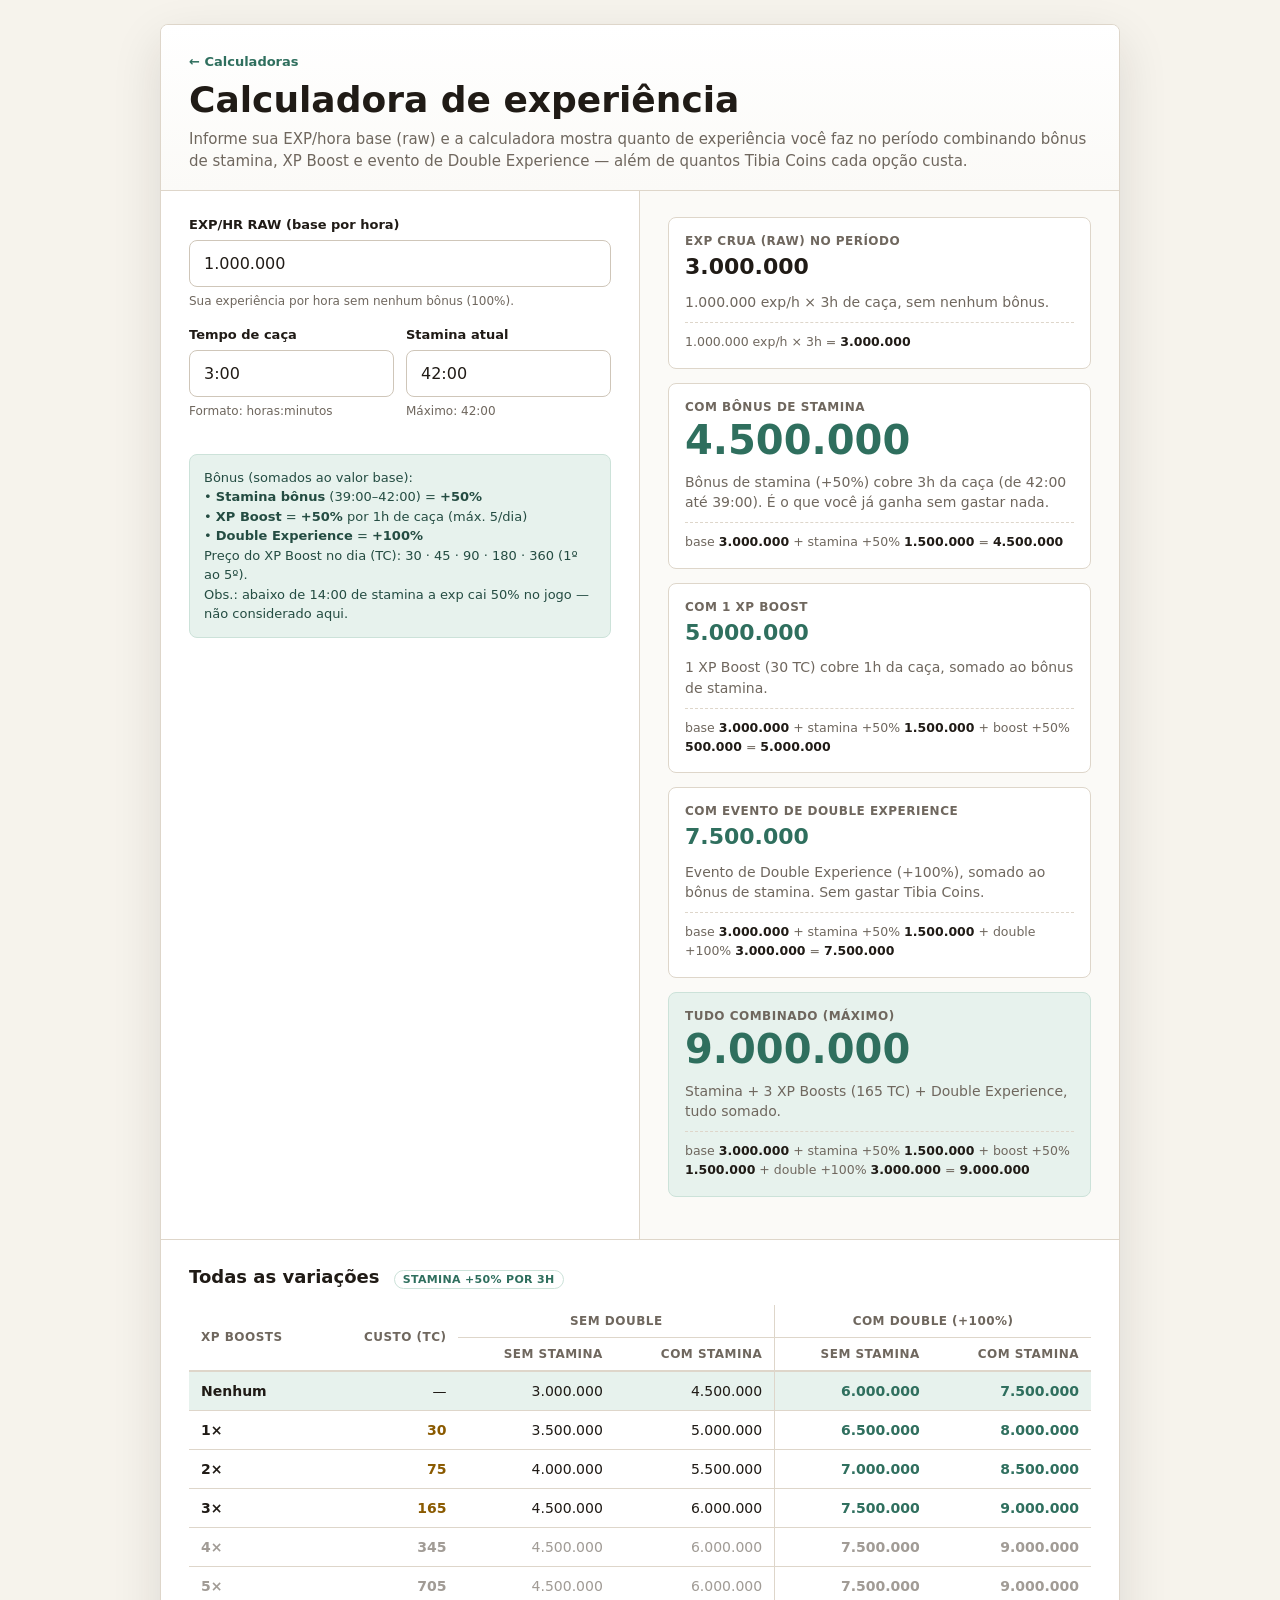
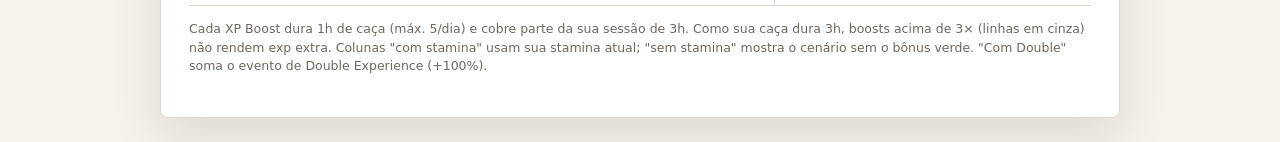
==== calculadora-experiencia.html @ 84de0e2b "Add files via upload" ====
<!doctype html>
<html lang="pt-BR">
<head>
  <meta charset="utf-8" />
  <meta name="viewport" content="width=device-width, initial-scale=1" />
  <title>Calculadora de Experiência - Tibia</title>
  <style>
    :root {
      color-scheme: light;
      --bg: #f6f3ec;
      --panel: #ffffff;
      --ink: #201b16;
      --muted: #6f675e;
      --line: #ded6ca;
      --accent: #2f6f5e;
      --accent-2: #e7f2ed;
      --danger: #a23b35;
      --warn: #8a5a00;
      --shadow: 0 18px 50px rgba(32, 27, 22, 0.12);
    }

    * { box-sizing: border-box; }

    body {
      margin: 0;
      min-height: 100vh;
      font-family: Inter, ui-sans-serif, system-ui, -apple-system, BlinkMacSystemFont, "Segoe UI", sans-serif;
      background: var(--bg);
      color: var(--ink);
      display: grid;
      place-items: center;
      padding: 24px;
    }

    main {
      width: min(960px, 100%);
      background: var(--panel);
      border: 1px solid var(--line);
      border-radius: 8px;
      box-shadow: var(--shadow);
      overflow: hidden;
    }

    header {
      padding: 26px 28px 18px;
      border-bottom: 1px solid var(--line);
      background: linear-gradient(180deg, #fff, #fbfaf7);
    }

    h1 {
      margin: 0;
      font-size: clamp(24px, 4vw, 36px);
      line-height: 1.05;
      letter-spacing: 0;
    }

    h2 {
      margin: 0 0 16px;
      font-size: 18px;
      font-weight: 850;
    }

    .subtitle {
      margin: 10px 0 0;
      color: var(--muted);
      font-size: 15px;
      line-height: 1.45;
    }

    .content {
      display: grid;
      grid-template-columns: 1fr 1fr;
    }

    .form {
      padding: 26px 28px 28px;
      border-right: 1px solid var(--line);
    }

    .results {
      padding: 26px 28px 28px;
      background: #fbfaf7;
    }

    label {
      display: block;
      font-size: 13px;
      font-weight: 700;
      margin-bottom: 8px;
    }

    .field { margin-bottom: 18px; }

    input {
      width: 100%;
      border: 1px solid #cfc6b9;
      background: #fff;
      color: var(--ink);
      border-radius: 8px;
      padding: 13px 14px;
      font: inherit;
      outline: none;
    }

    input:focus {
      border-color: var(--accent);
      box-shadow: 0 0 0 3px rgba(47, 111, 94, 0.16);
    }

    .hint {
      margin-top: 6px;
      color: var(--muted);
      font-size: 12px;
      line-height: 1.35;
    }

    button {
      width: 100%;
      border: 0;
      border-radius: 8px;
      background: var(--accent);
      color: #fff;
      font-weight: 800;
      font-size: 15px;
      padding: 14px 16px;
      cursor: pointer;
    }

    button:hover { filter: brightness(0.95); }

    .card {
      border: 1px solid var(--line);
      background: #fff;
      border-radius: 8px;
      padding: 16px;
      margin-bottom: 14px;
    }

    .card.feature {
      border-color: #cce2d9;
      background: var(--accent-2);
    }

    .label {
      color: var(--muted);
      font-size: 12px;
      font-weight: 800;
      text-transform: uppercase;
      letter-spacing: 0.04em;
      margin-bottom: 6px;
    }

    .big {
      font-size: clamp(28px, 4.5vw, 40px);
      font-weight: 900;
      line-height: 1;
      letter-spacing: 0;
    }

    .medium {
      font-size: 22px;
      font-weight: 850;
      line-height: 1.15;
    }

    .ok { color: var(--accent); }
    .bad { color: var(--danger); }
    .warn { color: var(--warn); }

    .explain {
      color: var(--muted);
      font-size: 14px;
      line-height: 1.45;
      margin: 12px 0 0;
    }

    .calc {
      margin-top: 10px;
      padding-top: 10px;
      border-top: 1px dashed var(--line);
      color: var(--muted);
      font-size: 12.5px;
      line-height: 1.5;
      font-variant-numeric: tabular-nums;
    }

    .calc b { color: var(--ink); font-weight: 800; }

    .home-link {
      display: inline-block;
      margin-bottom: 12px;
      color: var(--accent);
      text-decoration: none;
      font-size: 13px;
      font-weight: 800;
    }

    .home-link:hover { text-decoration: underline; }

    .formula {
      background: var(--accent-2);
      border: 1px solid #cce2d9;
      border-radius: 8px;
      padding: 13px 14px;
      color: #244c42;
      font-size: 13px;
      line-height: 1.5;
      margin-top: 16px;
    }

    .row {
      display: grid;
      grid-template-columns: 1fr 1fr;
      gap: 12px;
    }

    .table-section {
      padding: 26px 28px 28px;
      border-top: 1px solid var(--line);
      background: var(--panel);
    }

    .table-wrap { overflow-x: auto; }

    table {
      width: 100%;
      border-collapse: collapse;
      font-size: 14px;
    }

    thead th {
      font-size: 12px;
      font-weight: 800;
      text-transform: uppercase;
      letter-spacing: 0.04em;
      color: var(--muted);
      text-align: right;
      padding: 9px 12px;
      border-bottom: 1px solid var(--line);
      white-space: nowrap;
    }

    thead tr:last-child th,
    thead th[rowspan] { border-bottom: 2px solid var(--line); }
    thead th.group { text-align: center; font-weight: 850; }
    thead th.lbl { text-align: left; }
    .divider { border-left: 1px solid var(--line); }

    tbody td {
      padding: 11px 12px;
      text-align: right;
      border-bottom: 1px solid var(--line);
      font-variant-numeric: tabular-nums;
    }

    tbody td:first-child {
      text-align: left;
      font-weight: 700;
    }

    tbody tr:hover { background: #fbfaf7; }

    tbody tr.base-row { background: var(--accent-2); }
    tbody tr.base-row:hover { background: #dcebe4; }

    tbody tr.over td { color: var(--muted); opacity: 0.65; }

    .col-double { color: var(--accent); font-weight: 800; }
    .cost { color: var(--warn); font-weight: 700; }
    .tag {
      display: inline-block;
      font-size: 11px;
      font-weight: 800;
      text-transform: uppercase;
      letter-spacing: 0.03em;
      color: var(--accent);
      background: #fff;
      border: 1px solid #cce2d9;
      border-radius: 999px;
      padding: 2px 8px;
      margin-left: 8px;
    }

    .foot-note {
      margin-top: 14px;
      color: var(--muted);
      font-size: 12.5px;
      line-height: 1.5;
    }

    @media (max-width: 760px) {
      body {
        padding: 14px;
        place-items: start center;
      }

      .content { grid-template-columns: 1fr; }

      .form {
        border-right: 0;
        border-bottom: 1px solid var(--line);
      }

      header, .form, .results, .table-section {
        padding-left: 18px;
        padding-right: 18px;
      }

      .row {
        grid-template-columns: 1fr;
        gap: 0;
      }
    }
  </style>
</head>
<body>
  <main>
    <header>
      <a class="home-link" href="index.html">← Calculadoras</a>
      <h1>Calculadora de experiência</h1>
      <p class="subtitle">
        Informe sua EXP/hora base (raw) e a calculadora mostra quanto de experiência você faz no período combinando
        bônus de stamina, XP Boost e evento de Double Experience — além de quantos Tibia Coins cada opção custa.
      </p>
    </header>

    <section class="content">
      <div class="form">
        <div class="field">
          <label for="raw">EXP/HR RAW (base por hora)</label>
          <input id="raw" inputmode="numeric" placeholder="ex: 1.200.000" value="1.000.000" />
          <div class="hint">Sua experiência por hora sem nenhum bônus (100%).</div>
        </div>

        <div class="row">
          <div class="field">
            <label for="hunt">Tempo de caça</label>
            <input id="hunt" inputmode="numeric" placeholder="3:00" value="3:00" />
            <div class="hint">Formato: horas:minutos</div>
          </div>

          <div class="field">
            <label for="stamina">Stamina atual</label>
            <input id="stamina" inputmode="numeric" placeholder="42:00" value="42:00" />
            <div class="hint">Máximo: 42:00</div>
          </div>
        </div>

        <div class="formula">
          Bônus (somados ao valor base):<br>
          • <strong>Stamina bônus</strong> (39:00–42:00) = <strong>+50%</strong><br>
          • <strong>XP Boost</strong> = <strong>+50%</strong> por 1h de caça (máx. 5/dia)<br>
          • <strong>Double Experience</strong> = <strong>+100%</strong><br>
          Preço do XP Boost no dia (TC): 30 · 45 · 90 · 180 · 360 (1º ao 5º).<br>
          Obs.: abaixo de 14:00 de stamina a exp cai 50% no jogo — não considerado aqui.
        </div>
      </div>

      <div class="results">
        <div class="card">
          <div class="label">EXP crua (raw) no período</div>
          <div class="medium" id="rawTotal">--</div>
          <p class="explain" id="rawExplain">Preencha os dados.</p>
          <div class="calc" id="rawCalc"></div>
        </div>

        <div class="card">
          <div class="label">Com bônus de stamina</div>
          <div class="big ok" id="staminaTotal">--</div>
          <p class="explain" id="staminaExplain"></p>
          <div class="calc" id="staminaCalc"></div>
        </div>

        <div class="card">
          <div class="label">Com 1 XP Boost</div>
          <div class="medium ok" id="boostTotal">--</div>
          <p class="explain" id="boostExplain"></p>
          <div class="calc" id="boostCalc"></div>
        </div>

        <div class="card">
          <div class="label">Com evento de Double Experience</div>
          <div class="medium ok" id="doubleTotal">--</div>
          <p class="explain" id="doubleExplain"></p>
          <div class="calc" id="doubleCalc"></div>
        </div>

        <div class="card feature">
          <div class="label">Tudo combinado (máximo)</div>
          <div class="big ok" id="maxTotal">--</div>
          <p class="explain" id="maxExplain"></p>
          <div class="calc" id="maxCalc"></div>
        </div>
      </div>
    </section>

    <section class="table-section">
      <h2>Todas as variações <span class="tag" id="staminaTag"></span></h2>
      <div class="table-wrap">
        <table>
          <thead>
            <tr>
              <th rowspan="2" class="lbl">XP Boosts</th>
              <th rowspan="2">Custo (TC)</th>
              <th colspan="2" class="group">Sem Double</th>
              <th colspan="2" class="group divider">Com Double (+100%)</th>
            </tr>
            <tr>
              <th>Sem stamina</th>
              <th>Com stamina</th>
              <th class="divider">Sem stamina</th>
              <th>Com stamina</th>
            </tr>
          </thead>
          <tbody id="tableBody"></tbody>
        </table>
      </div>
      <p class="foot-note" id="footNote"></p>
    </section>
  </main>

  <script>
    const BONUS_LIMIT = 39 * 60;   // acima disso, stamina dá +50%
    const MAX_STAMINA = 42 * 60;
    const BOOST_PRICES = [30, 45, 90, 180, 360]; // 1º ao 5º boost do dia (TC)
    const MAX_BOOSTS = 5;

    const rawEl = document.getElementById("raw");
    const huntEl = document.getElementById("hunt");
    const staminaEl = document.getElementById("stamina");

    const rawTotalEl = document.getElementById("rawTotal");
    const rawExplainEl = document.getElementById("rawExplain");
    const rawCalcEl = document.getElementById("rawCalc");
    const staminaTotalEl = document.getElementById("staminaTotal");
    const staminaExplainEl = document.getElementById("staminaExplain");
    const staminaCalcEl = document.getElementById("staminaCalc");
    const boostTotalEl = document.getElementById("boostTotal");
    const boostExplainEl = document.getElementById("boostExplain");
    const boostCalcEl = document.getElementById("boostCalc");
    const doubleTotalEl = document.getElementById("doubleTotal");
    const doubleExplainEl = document.getElementById("doubleExplain");
    const doubleCalcEl = document.getElementById("doubleCalc");
    const maxTotalEl = document.getElementById("maxTotal");
    const maxExplainEl = document.getElementById("maxExplain");
    const maxCalcEl = document.getElementById("maxCalc");
    const staminaTagEl = document.getElementById("staminaTag");
    const tableBodyEl = document.getElementById("tableBody");
    const footNoteEl = document.getElementById("footNote");

    function pad(value) {
      return String(value).padStart(2, "0");
    }

    function parseNumber(value) {
      const digits = value.replace(/[^\d]/g, "");
      if (!digits) return null;
      return Number(digits);
    }

    // Insere um ponto a cada 3 dígitos (padrão pt-BR): 10000000 -> "10.000.000".
    function groupThousands(digits) {
      const clean = digits.replace(/^0+(?=\d)/, "");
      return clean.replace(/\B(?=(\d{3})+(?!\d))/g, ".");
    }

    // Aplica a máscara no campo raw preservando a posição do cursor.
    function maskRawInput() {
      const oldValue = rawEl.value;
      const caret = rawEl.selectionStart ?? oldValue.length;
      const digitsBeforeCaret = oldValue.slice(0, caret).replace(/\D/g, "").length;

      const formatted = groupThousands(oldValue.replace(/\D/g, ""));
      rawEl.value = formatted;

      let newCaret = formatted.length;
      if (digitsBeforeCaret === 0) {
        newCaret = 0;
      } else {
        let count = 0;
        for (let i = 0; i < formatted.length; i++) {
          if (/\d/.test(formatted[i])) count++;
          if (count === digitsBeforeCaret) { newCaret = i + 1; break; }
        }
      }
      rawEl.setSelectionRange(newCaret, newCaret);
    }

    function parseTime(value) {
      const clean = value.trim().replace(",", ":").replace(".", ":");
      const match = clean.match(/^(\d{1,3}):([0-5]\d)$/);
      if (!match) return null;
      return Number(match[1]) * 60 + Number(match[2]);
    }

    function formatExp(value) {
      return Math.round(value).toLocaleString("pt-BR");
    }

    function minutesToDuration(totalMinutes) {
      const safe = Math.max(0, Math.round(totalMinutes));
      const hours = Math.floor(safe / 60);
      const minutes = safe % 60;
      if (hours === 0) return `${minutes}min`;
      if (minutes === 0) return `${hours}h`;
      return `${hours}h${pad(minutes)}min`;
    }

    // Custo acumulado (TC) para comprar `count` boosts no mesmo dia.
    function boostCost(count) {
      let total = 0;
      for (let i = 0; i < count && i < BOOST_PRICES.length; i++) {
        total += BOOST_PRICES[i];
      }
      return total;
    }

    // Todos os bônus são ADITIVOS ao valor base. Como a EXP/min é constante,
    // o total é: base + metade da stamina bônus + metade do boost + double (100%).
    function computeExp(rawPerHour, huntMin, staminaStart, boostCount, doubleOn) {
      const perMin = rawPerHour / 60;
      const staminaBonusMin = Math.min(Math.max(0, staminaStart - BONUS_LIMIT), huntMin);
      const boostMin = Math.min(boostCount * 60, huntMin);

      const base = perMin * huntMin;
      const staminaExtra = perMin * 0.5 * staminaBonusMin;
      const boostExtra = perMin * 0.5 * boostMin;
      const doubleExtra = doubleOn ? perMin * huntMin : 0;

      return {
        total: base + staminaExtra + boostExtra + doubleExtra,
        base,
        staminaExtra,
        boostExtra,
        doubleExtra,
        staminaBonusMin,
        boostMin
      };
    }

    // Monta a memória de cálculo: base + partes não-zero = total.
    function breakdown(run) {
      const parts = [`base <b>${formatExp(run.base)}</b>`];
      if (run.staminaExtra > 0) parts.push(`stamina +50% <b>${formatExp(run.staminaExtra)}</b>`);
      if (run.boostExtra > 0) parts.push(`boost +50% <b>${formatExp(run.boostExtra)}</b>`);
      if (run.doubleExtra > 0) parts.push(`double +100% <b>${formatExp(run.doubleExtra)}</b>`);
      return `${parts.join(" + ")} = <b>${formatExp(run.total)}</b>`;
    }

    function setError(message) {
      rawTotalEl.textContent = "--";
      rawTotalEl.className = "medium bad";
      rawExplainEl.textContent = message;
      rawCalcEl.innerHTML = "";

      staminaTotalEl.textContent = "--";
      staminaExplainEl.textContent = "";
      staminaCalcEl.innerHTML = "";
      boostTotalEl.textContent = "--";
      boostExplainEl.textContent = "";
      boostCalcEl.innerHTML = "";
      doubleTotalEl.textContent = "--";
      doubleExplainEl.textContent = "";
      doubleCalcEl.innerHTML = "";
      maxTotalEl.textContent = "--";
      maxExplainEl.textContent = "";
      maxCalcEl.innerHTML = "";
      staminaTagEl.textContent = "";
      tableBodyEl.innerHTML = "";
      footNoteEl.textContent = "";
    }

    function calculate() {
      const raw = parseNumber(rawEl.value);
      const huntMin = parseTime(huntEl.value);
      const staminaStart = parseTime(staminaEl.value);

      if (raw === null || raw <= 0) {
        setError("Informe uma EXP/hora base válida (ex: 1200000).");
        return;
      }
      if (huntMin === null || huntMin <= 0) {
        setError("Tempo de caça inválido. Use o formato 3:00.");
        return;
      }
      if (staminaStart === null) {
        setError("Stamina atual inválida. Use o formato 42:00.");
        return;
      }
      if (staminaStart > MAX_STAMINA) {
        setError("A stamina máxima considerada é 42:00.");
        return;
      }

      // Quantos boosts fazem sentido nesta caça (cada boost cobre 1h), limitado a 5/dia.
      const usefulBoosts = Math.min(MAX_BOOSTS, Math.ceil(huntMin / 60));

      // Cada cenário acumula o bônus de stamina (que é automático conforme a stamina atual).
      const staminaRun = computeExp(raw, huntMin, staminaStart, 0, false);       // stamina
      const boostRun = computeExp(raw, huntMin, staminaStart, 1, false);         // stamina + 1 boost
      const doubleRun = computeExp(raw, huntMin, staminaStart, 0, true);         // stamina + double
      const maxRun = computeExp(raw, huntMin, staminaStart, usefulBoosts, true); // stamina + boosts + double

      // EXP crua = base pura, sem nenhum bônus (nem stamina).
      const perMin = raw / 60;
      const pureRaw = perMin * huntMin;

      const bonusMin = staminaRun.staminaBonusMin;
      const oneBoostMin = Math.min(60, huntMin);
      const maxBoostLabel = `${usefulBoosts} XP Boost${usefulBoosts > 1 ? "s" : ""} (${boostCost(usefulBoosts)} TC)`;

      rawTotalEl.textContent = formatExp(pureRaw);
      rawTotalEl.className = "medium";
      rawExplainEl.textContent =
        `${formatExp(raw)} exp/h × ${minutesToDuration(huntMin)} de caça, sem nenhum bônus.`;
      rawCalcEl.innerHTML =
        `${formatExp(raw)} exp/h × ${minutesToDuration(huntMin)} = <b>${formatExp(pureRaw)}</b>`;

      staminaTotalEl.textContent = formatExp(staminaRun.total);
      staminaExplainEl.textContent = bonusMin > 0
        ? `Bônus de stamina (+50%) cobre ${minutesToDuration(bonusMin)} da caça (de 42:00 até 39:00). É o que você já ganha sem gastar nada.`
        : `Sua stamina está abaixo de 39:00, então não há bônus de stamina neste período.`;
      staminaCalcEl.innerHTML = breakdown(staminaRun);

      boostTotalEl.textContent = formatExp(boostRun.total);
      boostExplainEl.textContent =
        `1 XP Boost (${boostCost(1)} TC) cobre ${minutesToDuration(oneBoostMin)} da caça, somado ao bônus de stamina.`;
      boostCalcEl.innerHTML = breakdown(boostRun);

      doubleTotalEl.textContent = formatExp(doubleRun.total);
      doubleExplainEl.textContent =
        `Evento de Double Experience (+100%), somado ao bônus de stamina. Sem gastar Tibia Coins.`;
      doubleCalcEl.innerHTML = breakdown(doubleRun);

      maxTotalEl.textContent = formatExp(maxRun.total);
      maxExplainEl.textContent =
        `Stamina + ${maxBoostLabel} + Double Experience, tudo somado.`;
      maxCalcEl.innerHTML = breakdown(maxRun);

      staminaTagEl.textContent = bonusMin > 0
        ? `stamina +50% por ${minutesToDuration(bonusMin)}`
        : `sem bônus de stamina`;

      // Tabela completa: linhas = nº de XP Boosts (0..5, o máximo diário).
      // Colunas = combinações de bônus de stamina (sem/com) e Double (sem/com).
      // "Sem stamina" força a ausência do bônus verde; "Com stamina" usa a stamina atual.
      tableBodyEl.innerHTML = "";
      for (let b = 0; b <= MAX_BOOSTS; b++) {
        const cost = boostCost(b);
        const noStamNoDbl = computeExp(raw, huntMin, 0, b, false).total;
        const stamNoDbl = computeExp(raw, huntMin, staminaStart, b, false).total;
        const noStamDbl = computeExp(raw, huntMin, 0, b, true).total;
        const stamDbl = computeExp(raw, huntMin, staminaStart, b, true).total;

        const tr = document.createElement("tr");
        const classes = [];
        if (b === 0) classes.push("base-row");
        if (b > usefulBoosts) classes.push("over");
        if (classes.length) tr.className = classes.join(" ");

        tr.innerHTML = `
          <td>${b === 0 ? "Nenhum" : b + "×"}</td>
          <td class="${cost > 0 ? "cost" : ""}">${cost > 0 ? cost.toLocaleString("pt-BR") : "—"}</td>
          <td>${formatExp(noStamNoDbl)}</td>
          <td>${formatExp(stamNoDbl)}</td>
          <td class="col-double divider">${formatExp(noStamDbl)}</td>
          <td class="col-double">${formatExp(stamDbl)}</td>
        `;
        tableBodyEl.appendChild(tr);
      }

      const parts = [];
      parts.push(`Cada XP Boost dura 1h de caça (máx. 5/dia) e cobre parte da sua sessão de ${minutesToDuration(huntMin)}.`);
      if (usefulBoosts < MAX_BOOSTS) {
        parts.push(`Como sua caça dura ${minutesToDuration(huntMin)}, boosts acima de ${usefulBoosts}× (linhas em cinza) não rendem exp extra.`);
      }
      parts.push(`Colunas "com stamina" usam sua stamina atual; "sem stamina" mostra o cenário sem o bônus verde. "Com Double" soma o evento de Double Experience (+100%).`);
      footNoteEl.textContent = parts.join(" ");
    }

    calculate();

    rawEl.addEventListener("input", () => {
      maskRawInput();
      calculate();
    });
    huntEl.addEventListener("input", calculate);
    staminaEl.addEventListener("input", calculate);
  </script>
</body>
</html>
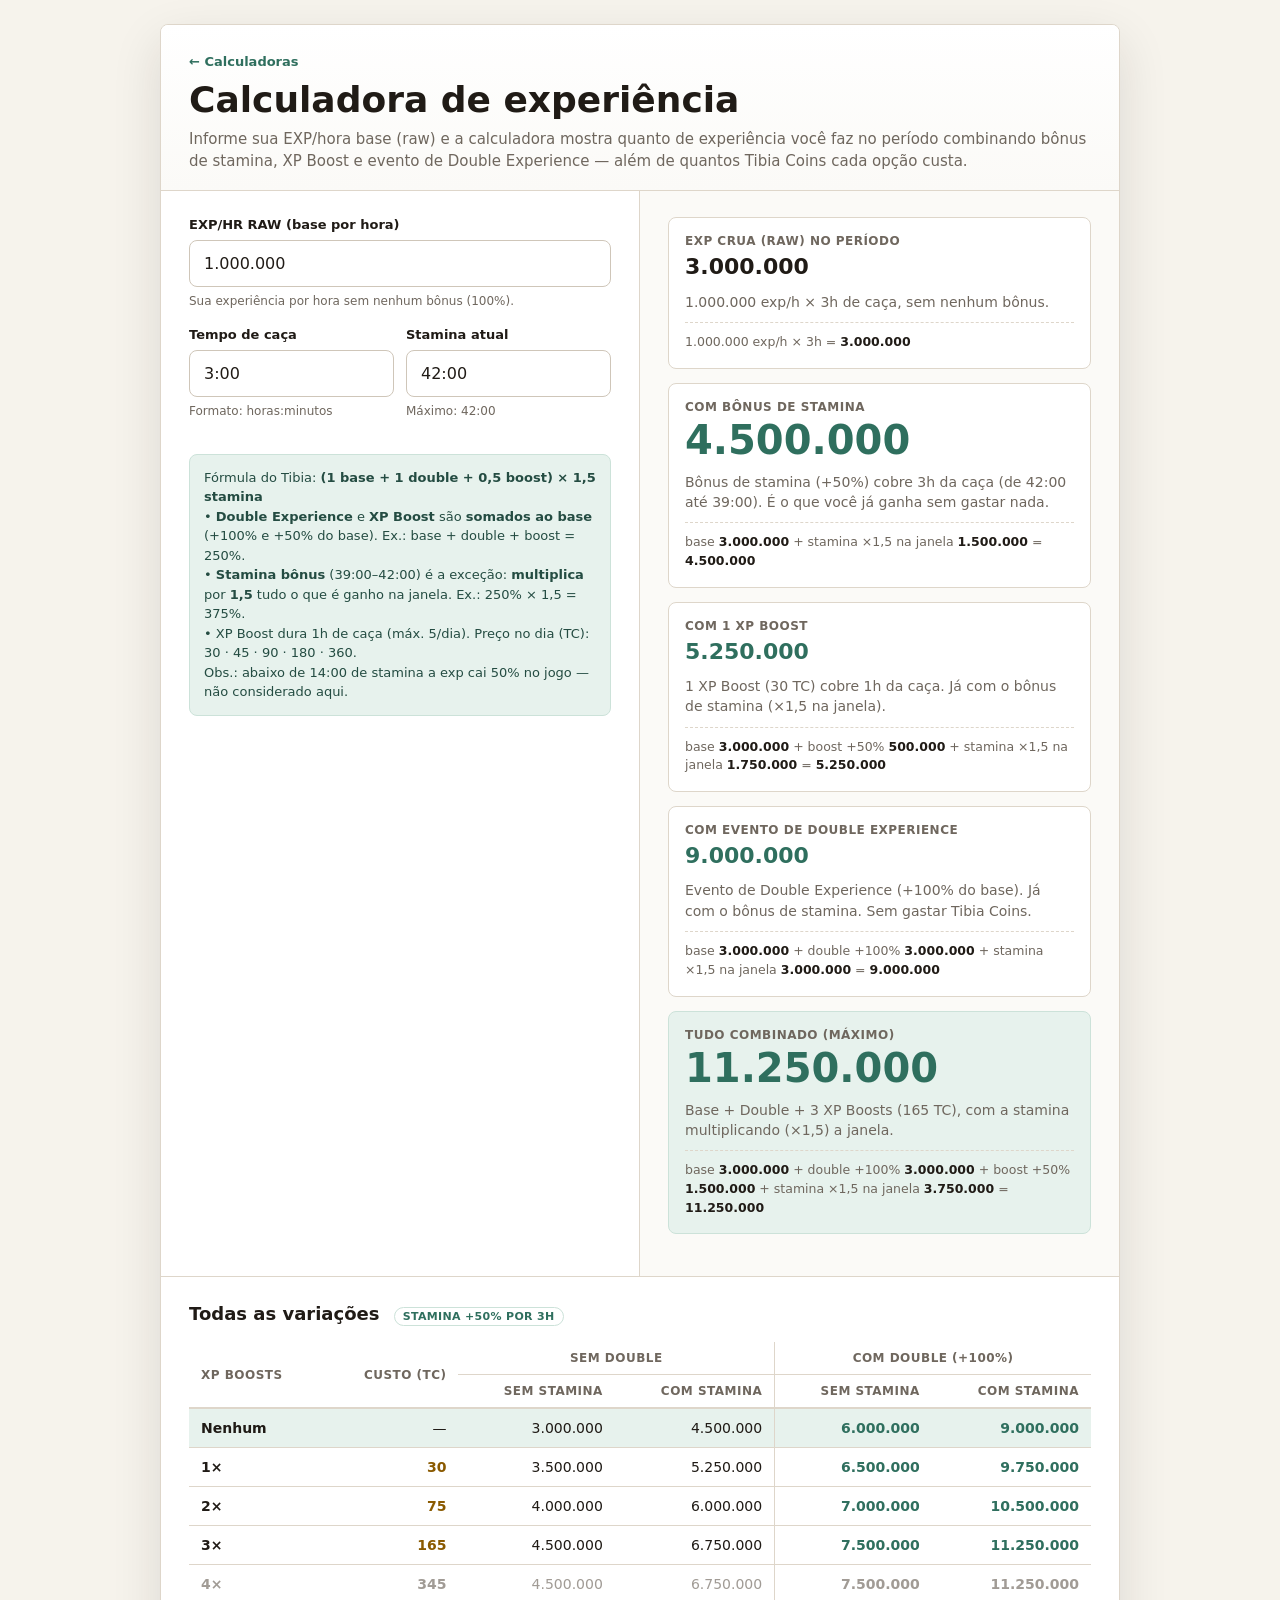
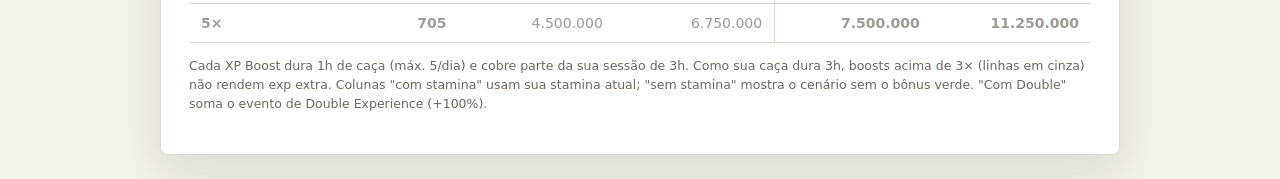
==== commit 5d042e24: "Add files via upload" ====
--- a/calculadora-experiencia.html
+++ b/calculadora-experiencia.html
@@ -347,11 +347,13 @@
         </div>
 
         <div class="formula">
-          Bônus (somados ao valor base):<br>
-          • <strong>Stamina bônus</strong> (39:00–42:00) = <strong>+50%</strong><br>
-          • <strong>XP Boost</strong> = <strong>+50%</strong> por 1h de caça (máx. 5/dia)<br>
-          • <strong>Double Experience</strong> = <strong>+100%</strong><br>
-          Preço do XP Boost no dia (TC): 30 · 45 · 90 · 180 · 360 (1º ao 5º).<br>
+          Fórmula do Tibia:
+          <strong>(1 base + 1 double + 0,5 boost) × 1,5 stamina</strong><br>
+          • <strong>Double Experience</strong> e <strong>XP Boost</strong> são <strong>somados ao base</strong>
+          (+100% e +50% do base). Ex.: base + double + boost = 250%.<br>
+          • <strong>Stamina bônus</strong> (39:00–42:00) é a exceção: <strong>multiplica</strong> por
+          <strong>1,5</strong> tudo o que é ganho na janela. Ex.: 250% × 1,5 = 375%.<br>
+          • XP Boost dura 1h de caça (máx. 5/dia). Preço no dia (TC): 30 · 45 · 90 · 180 · 360.<br>
           Obs.: abaixo de 14:00 de stamina a exp cai 50% no jogo — não considerado aqui.
         </div>
       </div>
@@ -515,35 +517,41 @@
       return total;
     }
 
-    // Todos os bônus são ADITIVOS ao valor base. Como a EXP/min é constante,
-    // o total é: base + metade da stamina bônus + metade do boost + double (100%).
+    // Fórmula do Tibia: (1 base + 1 double + 0,5 boost) × 1,5 stamina.
+    // Ou seja: Double e XP Boost são ADITIVOS ao base; a stamina verde é a única
+    // MULTIPLICATIVA — multiplica por 1,5 tudo o que é ganho na janela de stamina.
+    // Boost e stamina começam no início da caça, então se sobrepõem (o boost também
+    // é multiplicado pela stamina durante a sobreposição).
     function computeExp(rawPerHour, huntMin, staminaStart, boostCount, doubleOn) {
       const perMin = rawPerHour / 60;
       const staminaBonusMin = Math.min(Math.max(0, staminaStart - BONUS_LIMIT), huntMin);
       const boostMin = Math.min(boostCount * 60, huntMin);
+      const additive = 1 + (doubleOn ? 1 : 0);            // base (+ double), parte aditiva
+      const overlap = Math.min(boostMin, staminaBonusMin); // minutos com boost E stamina
 
       const base = perMin * huntMin;
-      const staminaExtra = perMin * 0.5 * staminaBonusMin;
+      const doubleExtra = doubleOn ? perMin * huntMin : 0;
       const boostExtra = perMin * 0.5 * boostMin;
-      const doubleExtra = doubleOn ? perMin * huntMin : 0;
+      // Stamina multiplica (+50%) tudo ganho na janela: base + double + boost daquela janela.
+      const staminaExtra = 0.5 * perMin * (additive * staminaBonusMin + 0.5 * overlap);
 
       return {
-        total: base + staminaExtra + boostExtra + doubleExtra,
+        total: base + doubleExtra + boostExtra + staminaExtra,
         base,
+        doubleExtra,
+        boostExtra,
         staminaExtra,
-        boostExtra,
-        doubleExtra,
         staminaBonusMin,
         boostMin
       };
     }
 
-    // Monta a memória de cálculo: base + partes não-zero = total.
+    // Monta a memória de cálculo: base + partes aditivas + stamina (×1,5 da janela) = total.
     function breakdown(run) {
       const parts = [`base <b>${formatExp(run.base)}</b>`];
-      if (run.staminaExtra > 0) parts.push(`stamina +50% <b>${formatExp(run.staminaExtra)}</b>`);
+      if (run.doubleExtra > 0) parts.push(`double +100% <b>${formatExp(run.doubleExtra)}</b>`);
       if (run.boostExtra > 0) parts.push(`boost +50% <b>${formatExp(run.boostExtra)}</b>`);
-      if (run.doubleExtra > 0) parts.push(`double +100% <b>${formatExp(run.doubleExtra)}</b>`);
+      if (run.staminaExtra > 0) parts.push(`stamina ×1,5 na janela <b>${formatExp(run.staminaExtra)}</b>`);
       return `${parts.join(" + ")} = <b>${formatExp(run.total)}</b>`;
     }
 
@@ -624,17 +632,17 @@
 
       boostTotalEl.textContent = formatExp(boostRun.total);
       boostExplainEl.textContent =
-        `1 XP Boost (${boostCost(1)} TC) cobre ${minutesToDuration(oneBoostMin)} da caça, somado ao bônus de stamina.`;
+        `1 XP Boost (${boostCost(1)} TC) cobre ${minutesToDuration(oneBoostMin)} da caça. Já com o bônus de stamina (×1,5 na janela).`;
       boostCalcEl.innerHTML = breakdown(boostRun);
 
       doubleTotalEl.textContent = formatExp(doubleRun.total);
       doubleExplainEl.textContent =
-        `Evento de Double Experience (+100%), somado ao bônus de stamina. Sem gastar Tibia Coins.`;
+        `Evento de Double Experience (+100% do base). Já com o bônus de stamina. Sem gastar Tibia Coins.`;
       doubleCalcEl.innerHTML = breakdown(doubleRun);
 
       maxTotalEl.textContent = formatExp(maxRun.total);
       maxExplainEl.textContent =
-        `Stamina + ${maxBoostLabel} + Double Experience, tudo somado.`;
+        `Base + Double + ${maxBoostLabel}, com a stamina multiplicando (×1,5) a janela.`;
       maxCalcEl.innerHTML = breakdown(maxRun);
 
       staminaTagEl.textContent = bonusMin > 0
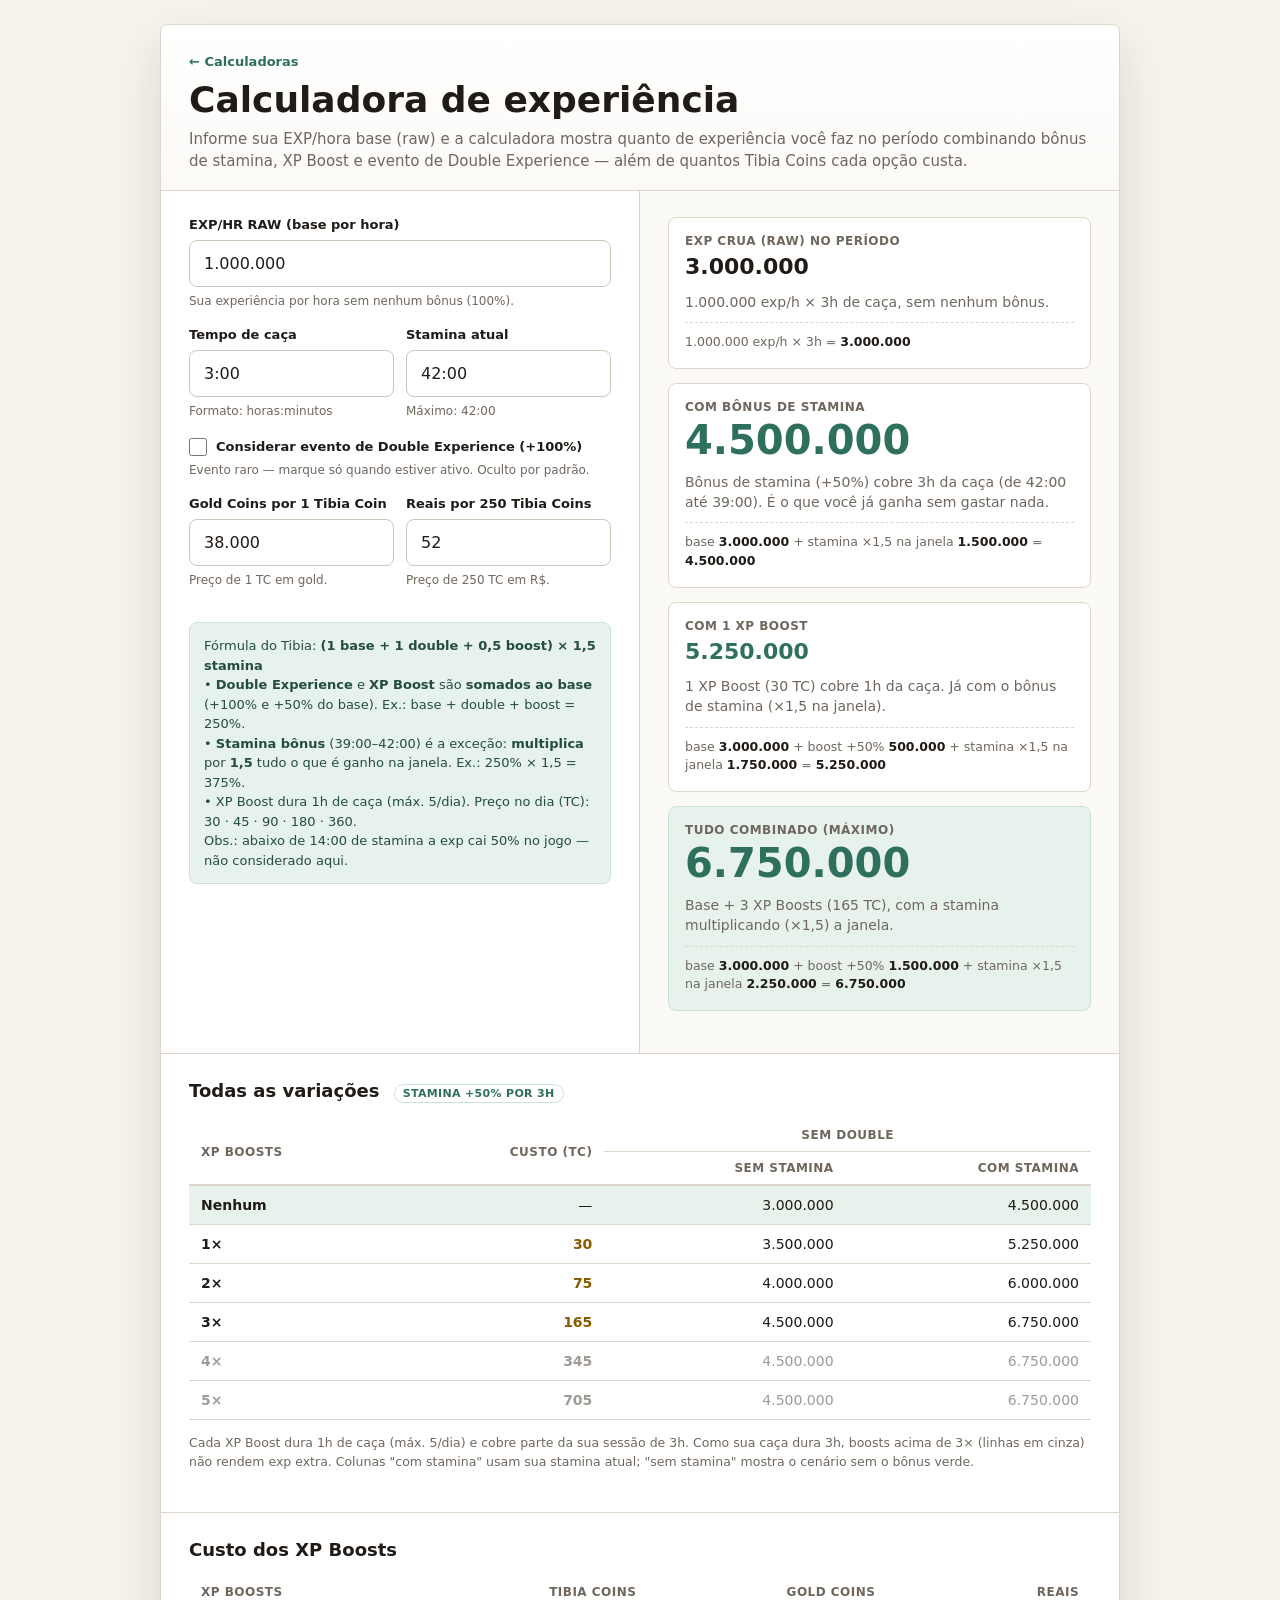
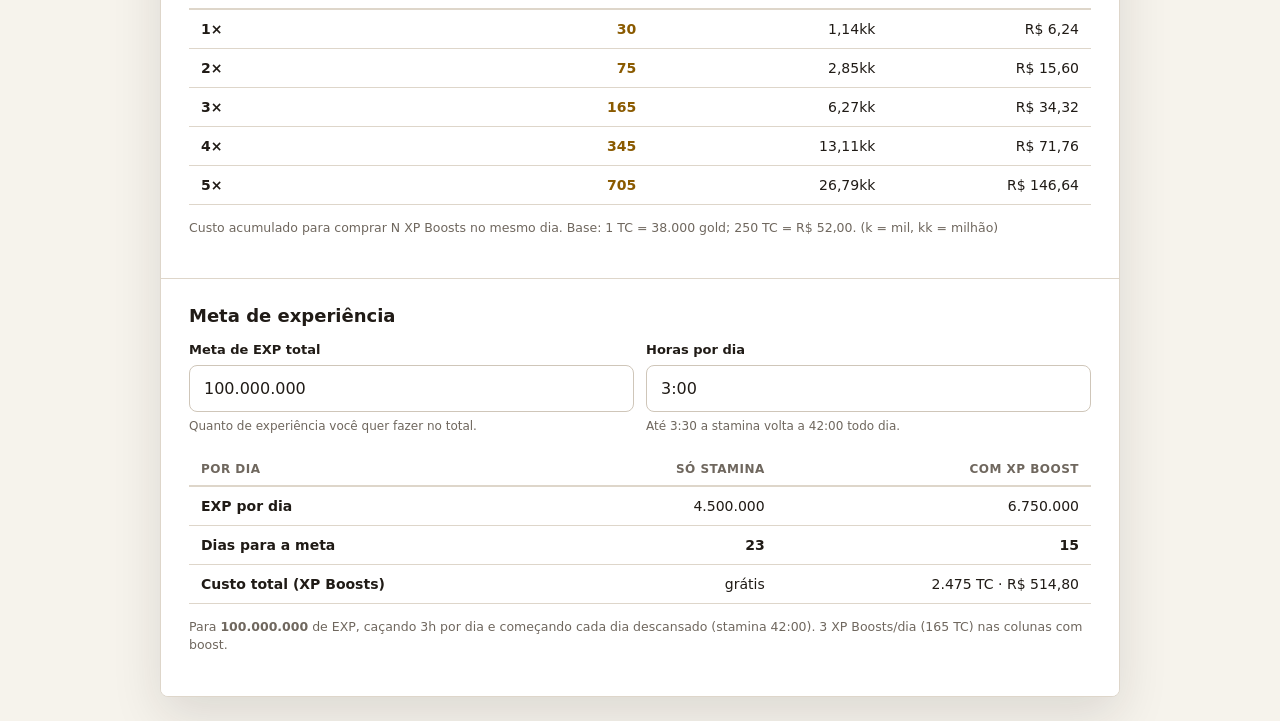
==== commit 6d090003: "Add files via upload" ====
--- a/calculadora-experiencia.html
+++ b/calculadora-experiencia.html
@@ -114,6 +114,26 @@
       line-height: 1.35;
     }
 
+    .check {
+      display: flex;
+      align-items: flex-start;
+      gap: 9px;
+      cursor: pointer;
+      font-size: 13px;
+      font-weight: 700;
+      margin-bottom: 0;
+      line-height: 1.35;
+    }
+
+    .check input {
+      width: 18px;
+      height: 18px;
+      flex: 0 0 auto;
+      margin: 0;
+      padding: 0;
+      accent-color: var(--accent);
+    }
+
     button {
       width: 100%;
       border: 0;
@@ -245,6 +265,7 @@
     thead th.group { text-align: center; font-weight: 850; }
     thead th.lbl { text-align: left; }
     .divider { border-left: 1px solid var(--line); }
+    .hide-double .dbl-col { display: none; }
 
     tbody td {
       padding: 11px 12px;
@@ -346,6 +367,25 @@
           </div>
         </div>
 
+        <div class="field">
+          <label class="check"><input type="checkbox" id="doubleFlag" /> Considerar evento de Double Experience (+100%)</label>
+          <div class="hint">Evento raro — marque só quando estiver ativo. Oculto por padrão.</div>
+        </div>
+
+        <div class="row">
+          <div class="field">
+            <label for="goldPerTc">Gold Coins por 1 Tibia Coin</label>
+            <input id="goldPerTc" inputmode="numeric" placeholder="38.000" value="38.000" />
+            <div class="hint">Preço de 1 TC em gold.</div>
+          </div>
+
+          <div class="field">
+            <label for="reaisPer250">Reais por 250 Tibia Coins</label>
+            <input id="reaisPer250" inputmode="decimal" placeholder="52" value="52" />
+            <div class="hint">Preço de 250 TC em R$.</div>
+          </div>
+        </div>
+
         <div class="formula">
           Fórmula do Tibia:
           <strong>(1 base + 1 double + 0,5 boost) × 1,5 stamina</strong><br>
@@ -380,7 +420,7 @@
           <div class="calc" id="boostCalc"></div>
         </div>
 
-        <div class="card">
+        <div class="card" id="doubleCard">
           <div class="label">Com evento de Double Experience</div>
           <div class="medium ok" id="doubleTotal">--</div>
           <p class="explain" id="doubleExplain"></p>
@@ -399,19 +439,19 @@
     <section class="table-section">
       <h2>Todas as variações <span class="tag" id="staminaTag"></span></h2>
       <div class="table-wrap">
-        <table>
+        <table id="varTable">
           <thead>
             <tr>
               <th rowspan="2" class="lbl">XP Boosts</th>
               <th rowspan="2">Custo (TC)</th>
               <th colspan="2" class="group">Sem Double</th>
-              <th colspan="2" class="group divider">Com Double (+100%)</th>
+              <th colspan="2" class="group divider dbl-col">Com Double (+100%)</th>
             </tr>
             <tr>
               <th>Sem stamina</th>
               <th>Com stamina</th>
-              <th class="divider">Sem stamina</th>
-              <th>Com stamina</th>
+              <th class="divider dbl-col">Sem stamina</th>
+              <th class="dbl-col">Com stamina</th>
             </tr>
           </thead>
           <tbody id="tableBody"></tbody>
@@ -419,6 +459,57 @@
       </div>
       <p class="foot-note" id="footNote"></p>
     </section>
+
+    <section class="table-section">
+      <h2>Custo dos XP Boosts</h2>
+      <div class="table-wrap">
+        <table>
+          <thead>
+            <tr>
+              <th class="lbl">XP Boosts</th>
+              <th>Tibia Coins</th>
+              <th>Gold Coins</th>
+              <th>Reais</th>
+            </tr>
+          </thead>
+          <tbody id="costBody"></tbody>
+        </table>
+      </div>
+      <p class="foot-note" id="costNote"></p>
+    </section>
+
+    <section class="table-section">
+      <h2>Meta de experiência</h2>
+      <div class="row">
+        <div class="field">
+          <label for="meta">Meta de EXP total</label>
+          <input id="meta" inputmode="numeric" placeholder="ex: 100.000.000" value="100.000.000" />
+          <div class="hint">Quanto de experiência você quer fazer no total.</div>
+        </div>
+
+        <div class="field">
+          <label for="horasDia">Horas por dia</label>
+          <input id="horasDia" inputmode="numeric" placeholder="3:00" value="3:00" />
+          <div class="hint">Até 3:30 a stamina volta a 42:00 todo dia.</div>
+        </div>
+      </div>
+
+      <div class="table-wrap">
+        <table id="goalTable">
+          <thead>
+            <tr>
+              <th class="lbl">Por dia</th>
+              <th>Só stamina</th>
+              <th>Com XP Boost</th>
+              <th class="divider dbl-col">Com Double</th>
+              <th class="dbl-col">Com tudo</th>
+            </tr>
+          </thead>
+          <tbody id="goalBody"></tbody>
+        </table>
+      </div>
+      <p class="foot-note" id="goalNote"></p>
+    </section>
   </main>
 
   <script>
@@ -430,6 +521,18 @@
     const rawEl = document.getElementById("raw");
     const huntEl = document.getElementById("hunt");
     const staminaEl = document.getElementById("stamina");
+    const doubleFlagEl = document.getElementById("doubleFlag");
+    const goldPerTcEl = document.getElementById("goldPerTc");
+    const reaisPer250El = document.getElementById("reaisPer250");
+    const doubleCardEl = document.getElementById("doubleCard");
+    const varTableEl = document.getElementById("varTable");
+    const costBodyEl = document.getElementById("costBody");
+    const costNoteEl = document.getElementById("costNote");
+    const metaEl = document.getElementById("meta");
+    const horasDiaEl = document.getElementById("horasDia");
+    const goalTableEl = document.getElementById("goalTable");
+    const goalBodyEl = document.getElementById("goalBody");
+    const goalNoteEl = document.getElementById("goalNote");
 
     const rawTotalEl = document.getElementById("rawTotal");
     const rawExplainEl = document.getElementById("rawExplain");
@@ -466,14 +569,14 @@
       return clean.replace(/\B(?=(\d{3})+(?!\d))/g, ".");
     }
 
-    // Aplica a máscara no campo raw preservando a posição do cursor.
-    function maskRawInput() {
-      const oldValue = rawEl.value;
-      const caret = rawEl.selectionStart ?? oldValue.length;
+    // Aplica a máscara de milhar num campo preservando a posição do cursor.
+    function maskThousands(el) {
+      const oldValue = el.value;
+      const caret = el.selectionStart ?? oldValue.length;
       const digitsBeforeCaret = oldValue.slice(0, caret).replace(/\D/g, "").length;
 
       const formatted = groupThousands(oldValue.replace(/\D/g, ""));
-      rawEl.value = formatted;
+      el.value = formatted;
 
       let newCaret = formatted.length;
       if (digitsBeforeCaret === 0) {
@@ -485,7 +588,29 @@
           if (count === digitsBeforeCaret) { newCaret = i + 1; break; }
         }
       }
-      rawEl.setSelectionRange(newCaret, newCaret);
+      el.setSelectionRange(newCaret, newCaret);
+    }
+
+    // Lê um valor decimal em pt-BR (aceita "52" ou "52,50").
+    function parseDecimal(value) {
+      const clean = value.trim().replace(/\./g, "").replace(",", ".").replace(/[^\d.]/g, "");
+      const n = parseFloat(clean);
+      return Number.isNaN(n) ? null : n;
+    }
+
+    function shortNum(x) {
+      return x.toLocaleString("pt-BR", { maximumFractionDigits: 2 });
+    }
+
+    // Gold com sufixo k (mil) ou kk (milhão): 38000 -> "38k"; 1140000 -> "1,14kk".
+    function formatGold(g) {
+      if (g >= 1e6) return shortNum(g / 1e6) + "kk";
+      if (g >= 1e3) return shortNum(g / 1e3) + "k";
+      return Math.round(g).toLocaleString("pt-BR");
+    }
+
+    function formatReais(r) {
+      return r.toLocaleString("pt-BR", { style: "currency", currency: "BRL" });
     }
 
     function parseTime(value) {
@@ -553,6 +678,96 @@
       if (run.boostExtra > 0) parts.push(`boost +50% <b>${formatExp(run.boostExtra)}</b>`);
       if (run.staminaExtra > 0) parts.push(`stamina ×1,5 na janela <b>${formatExp(run.staminaExtra)}</b>`);
       return `${parts.join(" + ")} = <b>${formatExp(run.total)}</b>`;
+    }
+
+    // Tabela de custos dos XP Boosts em TC, Gold e Reais (independe da EXP informada).
+    function buildCostTable() {
+      const goldPerTc = parseNumber(goldPerTcEl.value);
+      const reaisPer250 = parseDecimal(reaisPer250El.value);
+
+      costBodyEl.innerHTML = "";
+      for (let b = 1; b <= MAX_BOOSTS; b++) {
+        const tc = boostCost(b);
+        const goldStr = goldPerTc ? formatGold(tc * goldPerTc) : "—";
+        const reaisStr = reaisPer250 !== null ? formatReais(tc * reaisPer250 / 250) : "—";
+
+        const tr = document.createElement("tr");
+        tr.innerHTML = `
+          <td>${b}×</td>
+          <td class="cost">${tc.toLocaleString("pt-BR")}</td>
+          <td>${goldStr}</td>
+          <td>${reaisStr}</td>
+        `;
+        costBodyEl.appendChild(tr);
+      }
+
+      const goldNote = goldPerTc ? `${goldPerTc.toLocaleString("pt-BR")} gold` : "—";
+      const reaisNote = reaisPer250 !== null ? formatReais(reaisPer250) : "—";
+      costNoteEl.textContent =
+        `Custo acumulado para comprar N XP Boosts no mesmo dia. Base: 1 TC = ${goldNote}; 250 TC = ${reaisNote}. (k = mil, kk = milhão)`;
+    }
+
+    // Projeção de meta: quantos dias para atingir a EXP alvo, por cenário.
+    // Assume começar cada dia descansado (stamina 42:00), pois a stamina regenera à noite.
+    function buildGoalTable(raw, withDouble) {
+      goalTableEl.classList.toggle("hide-double", !withDouble);
+
+      const meta = parseNumber(metaEl.value);
+      const dailyMin = parseTime(horasDiaEl.value);
+
+      if (meta === null || meta <= 0 || dailyMin === null || dailyMin <= 0) {
+        goalBodyEl.innerHTML = "";
+        goalNoteEl.textContent = "Informe uma meta de EXP e as horas por dia válidas (ex: 3:00).";
+        return;
+      }
+
+      const dailyBoosts = Math.min(MAX_BOOSTS, Math.ceil(dailyMin / 60));
+      const dailyCostTC = boostCost(dailyBoosts);
+      const reaisPer250 = parseDecimal(reaisPer250El.value);
+
+      // EXP por dia em cada cenário, começando descansado (42:00).
+      const expStamina = computeExp(raw, dailyMin, MAX_STAMINA, 0, false).total;
+      const expBoost = computeExp(raw, dailyMin, MAX_STAMINA, dailyBoosts, false).total;
+      const expDouble = computeExp(raw, dailyMin, MAX_STAMINA, 0, true).total;
+      const expAll = computeExp(raw, dailyMin, MAX_STAMINA, dailyBoosts, true).total;
+
+      const days = exp => Math.ceil(meta / exp);
+      const costFor = d => {
+        const tc = dailyCostTC * d;
+        const r = reaisPer250 !== null ? ` · ${formatReais(tc * reaisPer250 / 250)}` : "";
+        return `${tc.toLocaleString("pt-BR")} TC${r}`;
+      };
+
+      goalBodyEl.innerHTML = `
+        <tr>
+          <td>EXP por dia</td>
+          <td>${formatExp(expStamina)}</td>
+          <td>${formatExp(expBoost)}</td>
+          <td class="divider dbl-col">${formatExp(expDouble)}</td>
+          <td class="dbl-col">${formatExp(expAll)}</td>
+        </tr>
+        <tr>
+          <td>Dias para a meta</td>
+          <td><b>${days(expStamina)}</b></td>
+          <td><b>${days(expBoost)}</b></td>
+          <td class="divider dbl-col"><b>${days(expDouble)}</b></td>
+          <td class="dbl-col"><b>${days(expAll)}</b></td>
+        </tr>
+        <tr>
+          <td>Custo total (XP Boosts)</td>
+          <td>grátis</td>
+          <td>${costFor(days(expBoost))}</td>
+          <td class="divider dbl-col">grátis</td>
+          <td class="dbl-col">${costFor(days(expAll))}</td>
+        </tr>
+      `;
+
+      const metaStr = formatExp(meta);
+      let note = `Para <b>${metaStr}</b> de EXP, caçando ${minutesToDuration(dailyMin)} por dia e começando cada dia descansado (stamina 42:00). ${dailyBoosts} XP Boost${dailyBoosts > 1 ? "s" : ""}/dia (${dailyCostTC} TC) nas colunas com boost.`;
+      if (dailyMin > 210) {
+        note += ` <strong>Atenção:</strong> acima de 3:30/dia a stamina não regenera totalmente à noite, então a EXP/dia real cai ao longo dos dias — use a <a href="calculadora-stamina.html">Calculadora de stamina</a> para planejar a regeneração.`;
+      }
+      goalNoteEl.innerHTML = note;
     }
 
     function setError(message) {
@@ -576,12 +791,17 @@
       staminaTagEl.textContent = "";
       tableBodyEl.innerHTML = "";
       footNoteEl.textContent = "";
+      goalBodyEl.innerHTML = "";
+      goalNoteEl.textContent = "";
     }
 
     function calculate() {
+      buildCostTable();
+
       const raw = parseNumber(rawEl.value);
       const huntMin = parseTime(huntEl.value);
       const staminaStart = parseTime(staminaEl.value);
+      const withDouble = doubleFlagEl.checked;
 
       if (raw === null || raw <= 0) {
         setError("Informe uma EXP/hora base válida (ex: 1200000).");
@@ -604,10 +824,14 @@
       const usefulBoosts = Math.min(MAX_BOOSTS, Math.ceil(huntMin / 60));
 
       // Cada cenário acumula o bônus de stamina (que é automático conforme a stamina atual).
-      const staminaRun = computeExp(raw, huntMin, staminaStart, 0, false);       // stamina
-      const boostRun = computeExp(raw, huntMin, staminaStart, 1, false);         // stamina + 1 boost
-      const doubleRun = computeExp(raw, huntMin, staminaStart, 0, true);         // stamina + double
-      const maxRun = computeExp(raw, huntMin, staminaStart, usefulBoosts, true); // stamina + boosts + double
+      const staminaRun = computeExp(raw, huntMin, staminaStart, 0, false);              // stamina
+      const boostRun = computeExp(raw, huntMin, staminaStart, 1, false);                // stamina + 1 boost
+      const doubleRun = computeExp(raw, huntMin, staminaStart, 0, true);                // stamina + double
+      const maxRun = computeExp(raw, huntMin, staminaStart, usefulBoosts, withDouble);  // stamina + boosts (+ double se marcado)
+
+      // Tudo que envolve Double só aparece quando o usuário marca a flag.
+      doubleCardEl.style.display = withDouble ? "" : "none";
+      varTableEl.classList.toggle("hide-double", !withDouble);
 
       // EXP crua = base pura, sem nenhum bônus (nem stamina).
       const perMin = raw / 60;
@@ -641,8 +865,9 @@
       doubleCalcEl.innerHTML = breakdown(doubleRun);
 
       maxTotalEl.textContent = formatExp(maxRun.total);
-      maxExplainEl.textContent =
-        `Base + Double + ${maxBoostLabel}, com a stamina multiplicando (×1,5) a janela.`;
+      maxExplainEl.textContent = withDouble
+        ? `Base + Double + ${maxBoostLabel}, com a stamina multiplicando (×1,5) a janela.`
+        : `Base + ${maxBoostLabel}, com a stamina multiplicando (×1,5) a janela.`;
       maxCalcEl.innerHTML = breakdown(maxRun);
 
       staminaTagEl.textContent = bonusMin > 0
@@ -671,8 +896,8 @@
           <td class="${cost > 0 ? "cost" : ""}">${cost > 0 ? cost.toLocaleString("pt-BR") : "—"}</td>
           <td>${formatExp(noStamNoDbl)}</td>
           <td>${formatExp(stamNoDbl)}</td>
-          <td class="col-double divider">${formatExp(noStamDbl)}</td>
-          <td class="col-double">${formatExp(stamDbl)}</td>
+          <td class="col-double divider dbl-col">${formatExp(noStamDbl)}</td>
+          <td class="col-double dbl-col">${formatExp(stamDbl)}</td>
         `;
         tableBodyEl.appendChild(tr);
       }
@@ -682,18 +907,34 @@
       if (usefulBoosts < MAX_BOOSTS) {
         parts.push(`Como sua caça dura ${minutesToDuration(huntMin)}, boosts acima de ${usefulBoosts}× (linhas em cinza) não rendem exp extra.`);
       }
-      parts.push(`Colunas "com stamina" usam sua stamina atual; "sem stamina" mostra o cenário sem o bônus verde. "Com Double" soma o evento de Double Experience (+100%).`);
+      parts.push(`Colunas "com stamina" usam sua stamina atual; "sem stamina" mostra o cenário sem o bônus verde.`);
+      if (withDouble) {
+        parts.push(`As colunas "Com Double" somam o evento de Double Experience (+100%).`);
+      }
       footNoteEl.textContent = parts.join(" ");
+
+      buildGoalTable(raw, withDouble);
     }
 
     calculate();
 
     rawEl.addEventListener("input", () => {
-      maskRawInput();
+      maskThousands(rawEl);
+      calculate();
+    });
+    goldPerTcEl.addEventListener("input", () => {
+      maskThousands(goldPerTcEl);
+      calculate();
+    });
+    metaEl.addEventListener("input", () => {
+      maskThousands(metaEl);
       calculate();
     });
     huntEl.addEventListener("input", calculate);
     staminaEl.addEventListener("input", calculate);
+    horasDiaEl.addEventListener("input", calculate);
+    reaisPer250El.addEventListener("input", calculate);
+    doubleFlagEl.addEventListener("change", calculate);
   </script>
 </body>
 </html>
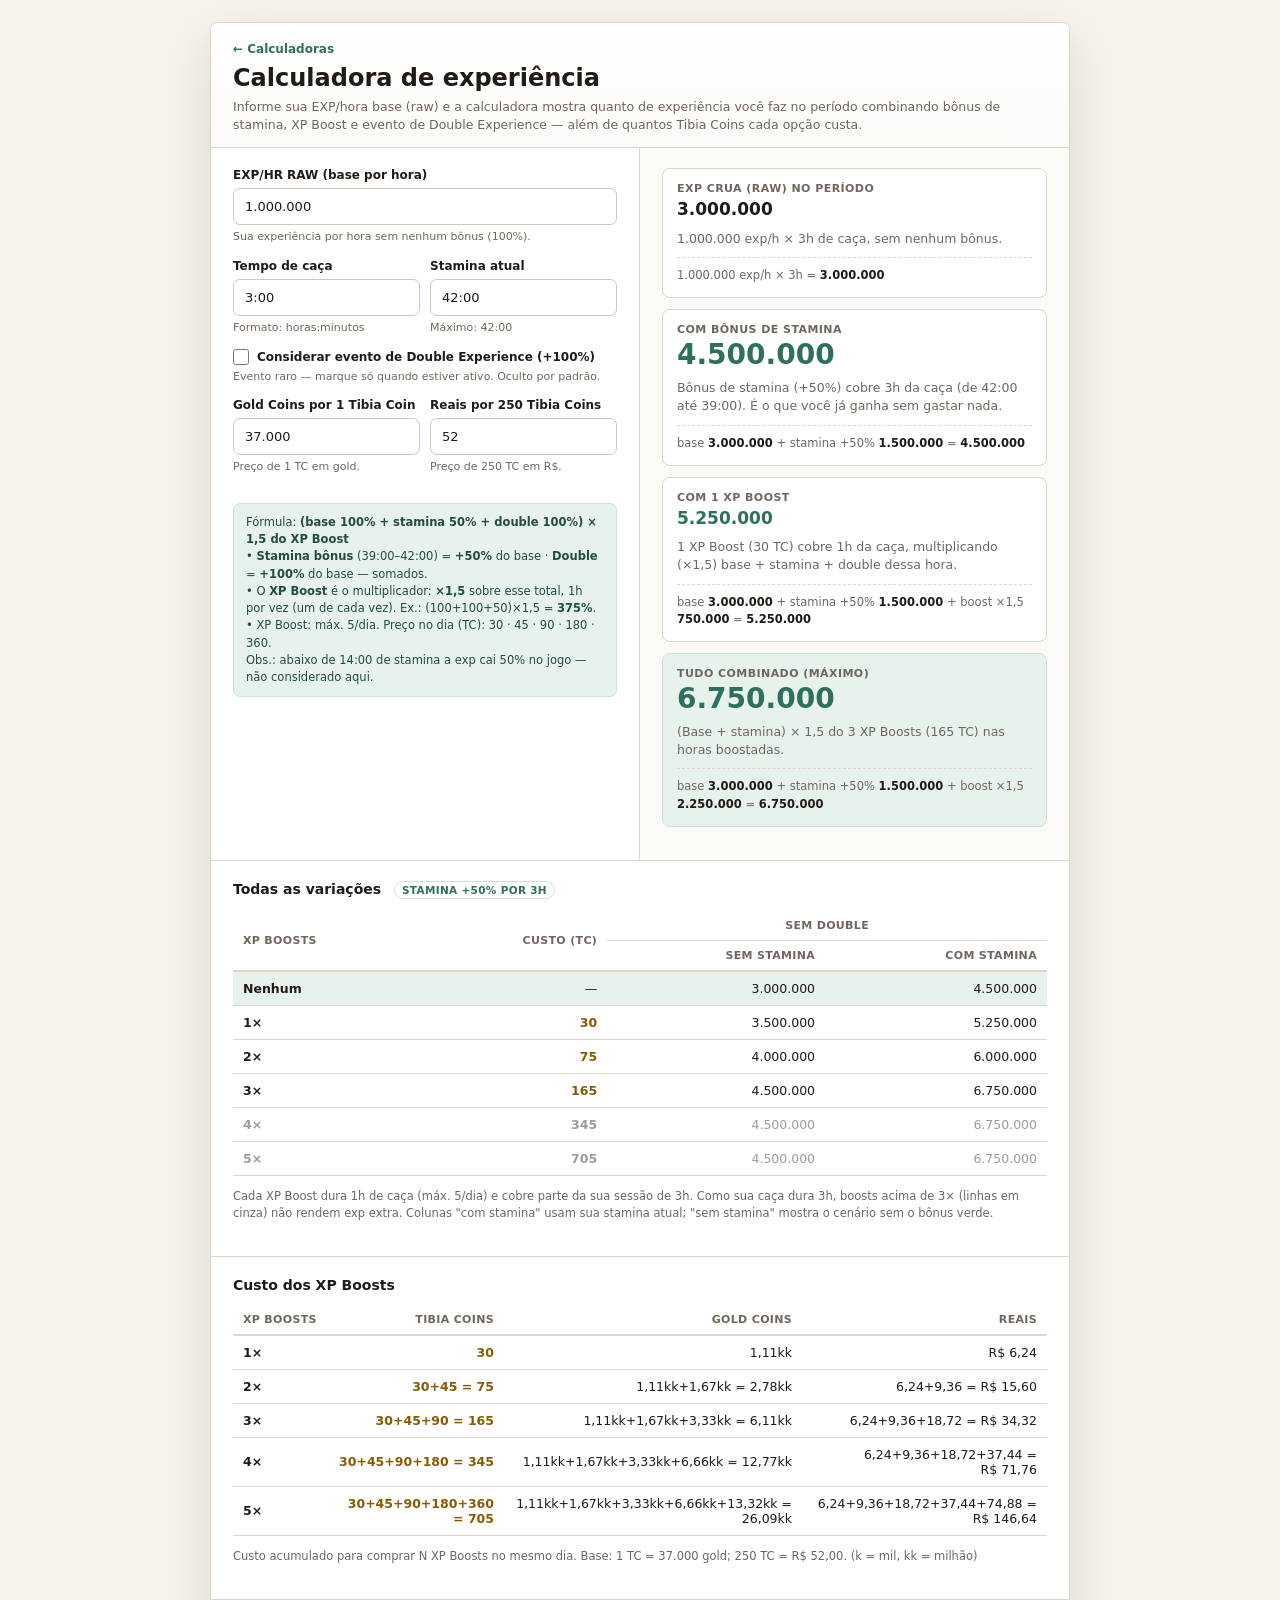
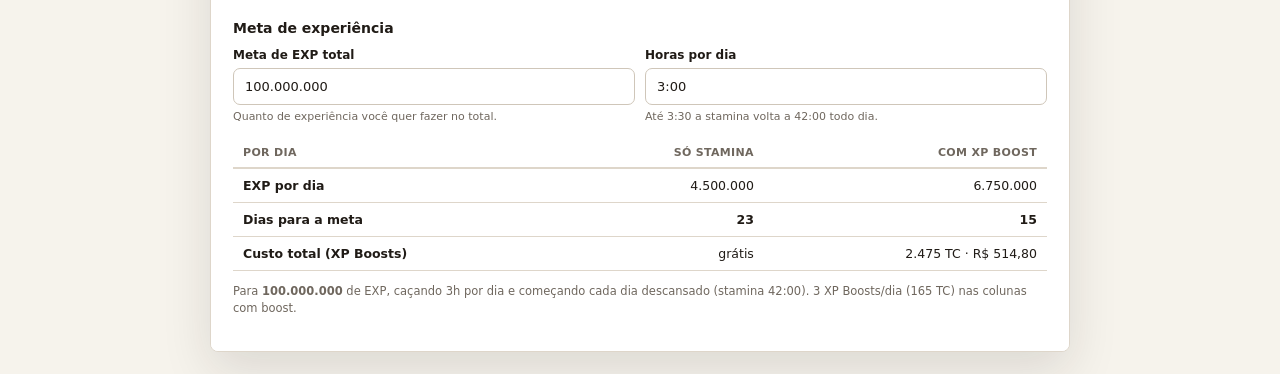
==== commit 87b326a8: "Add files via upload" ====
--- a/calculadora-experiencia.html
+++ b/calculadora-experiencia.html
@@ -25,15 +25,16 @@
       margin: 0;
       min-height: 100vh;
       font-family: Inter, ui-sans-serif, system-ui, -apple-system, BlinkMacSystemFont, "Segoe UI", sans-serif;
+      font-size: 13px;
       background: var(--bg);
       color: var(--ink);
       display: grid;
       place-items: center;
-      padding: 24px;
+      padding: 22px;
     }
 
     main {
-      width: min(960px, 100%);
+      width: min(860px, 100%);
       background: var(--panel);
       border: 1px solid var(--line);
       border-radius: 8px;
@@ -42,29 +43,29 @@
     }
 
     header {
-      padding: 26px 28px 18px;
+      padding: 18px 22px 14px;
       border-bottom: 1px solid var(--line);
       background: linear-gradient(180deg, #fff, #fbfaf7);
     }
 
     h1 {
       margin: 0;
-      font-size: clamp(24px, 4vw, 36px);
-      line-height: 1.05;
+      font-size: clamp(19px, 2.6vw, 24px);
+      line-height: 1.1;
       letter-spacing: 0;
     }
 
     h2 {
-      margin: 0 0 16px;
-      font-size: 18px;
+      margin: 0 0 12px;
+      font-size: 14px;
       font-weight: 850;
     }
 
     .subtitle {
-      margin: 10px 0 0;
+      margin: 7px 0 0;
       color: var(--muted);
-      font-size: 15px;
-      line-height: 1.45;
+      font-size: 12.5px;
+      line-height: 1.4;
     }
 
     .content {
@@ -73,31 +74,31 @@
     }
 
     .form {
-      padding: 26px 28px 28px;
+      padding: 20px 22px 22px;
       border-right: 1px solid var(--line);
     }
 
     .results {
-      padding: 26px 28px 28px;
+      padding: 20px 22px 22px;
       background: #fbfaf7;
     }
 
     label {
       display: block;
-      font-size: 13px;
+      font-size: 12px;
       font-weight: 700;
-      margin-bottom: 8px;
-    }
-
-    .field { margin-bottom: 18px; }
+      margin-bottom: 6px;
+    }
+
+    .field { margin-bottom: 14px; }
 
     input {
       width: 100%;
       border: 1px solid #cfc6b9;
       background: #fff;
       color: var(--ink);
-      border-radius: 8px;
-      padding: 13px 14px;
+      border-radius: 7px;
+      padding: 10px 11px;
       font: inherit;
       outline: none;
     }
@@ -108,26 +109,26 @@
     }
 
     .hint {
-      margin-top: 6px;
+      margin-top: 5px;
       color: var(--muted);
-      font-size: 12px;
-      line-height: 1.35;
+      font-size: 11px;
+      line-height: 1.3;
     }
 
     .check {
       display: flex;
       align-items: flex-start;
-      gap: 9px;
+      gap: 8px;
       cursor: pointer;
-      font-size: 13px;
+      font-size: 12px;
       font-weight: 700;
       margin-bottom: 0;
       line-height: 1.35;
     }
 
     .check input {
-      width: 18px;
-      height: 18px;
+      width: 16px;
+      height: 16px;
       flex: 0 0 auto;
       margin: 0;
       padding: 0;
@@ -137,12 +138,12 @@
     button {
       width: 100%;
       border: 0;
-      border-radius: 8px;
+      border-radius: 7px;
       background: var(--accent);
       color: #fff;
       font-weight: 800;
-      font-size: 15px;
-      padding: 14px 16px;
+      font-size: 14px;
+      padding: 11px 14px;
       cursor: pointer;
     }
 
@@ -152,8 +153,8 @@
       border: 1px solid var(--line);
       background: #fff;
       border-radius: 8px;
-      padding: 16px;
-      margin-bottom: 14px;
+      padding: 13px 14px;
+      margin-bottom: 11px;
     }
 
     .card.feature {
@@ -163,22 +164,22 @@
 
     .label {
       color: var(--muted);
-      font-size: 12px;
+      font-size: 11px;
       font-weight: 800;
       text-transform: uppercase;
       letter-spacing: 0.04em;
-      margin-bottom: 6px;
+      margin-bottom: 5px;
     }
 
     .big {
-      font-size: clamp(28px, 4.5vw, 40px);
+      font-size: clamp(22px, 3.5vw, 28px);
       font-weight: 900;
       line-height: 1;
       letter-spacing: 0;
     }
 
     .medium {
-      font-size: 22px;
+      font-size: 17px;
       font-weight: 850;
       line-height: 1.15;
     }
@@ -189,17 +190,17 @@
 
     .explain {
       color: var(--muted);
-      font-size: 14px;
+      font-size: 12.5px;
       line-height: 1.45;
-      margin: 12px 0 0;
+      margin: 10px 0 0;
     }
 
     .calc {
-      margin-top: 10px;
-      padding-top: 10px;
+      margin-top: 9px;
+      padding-top: 9px;
       border-top: 1px dashed var(--line);
       color: var(--muted);
-      font-size: 12.5px;
+      font-size: 11.5px;
       line-height: 1.5;
       font-variant-numeric: tabular-nums;
     }
@@ -208,10 +209,10 @@
 
     .home-link {
       display: inline-block;
-      margin-bottom: 12px;
+      margin-bottom: 9px;
       color: var(--accent);
       text-decoration: none;
-      font-size: 13px;
+      font-size: 12px;
       font-weight: 800;
     }
 
@@ -220,22 +221,22 @@
     .formula {
       background: var(--accent-2);
       border: 1px solid #cce2d9;
-      border-radius: 8px;
-      padding: 13px 14px;
+      border-radius: 7px;
+      padding: 10px 12px;
       color: #244c42;
-      font-size: 13px;
+      font-size: 11.5px;
       line-height: 1.5;
-      margin-top: 16px;
+      margin-top: 14px;
     }
 
     .row {
       display: grid;
       grid-template-columns: 1fr 1fr;
-      gap: 12px;
+      gap: 10px;
     }
 
     .table-section {
-      padding: 26px 28px 28px;
+      padding: 20px 22px 22px;
       border-top: 1px solid var(--line);
       background: var(--panel);
     }
@@ -245,17 +246,17 @@
     table {
       width: 100%;
       border-collapse: collapse;
-      font-size: 14px;
+      font-size: 12.5px;
     }
 
     thead th {
-      font-size: 12px;
+      font-size: 11px;
       font-weight: 800;
       text-transform: uppercase;
-      letter-spacing: 0.04em;
+      letter-spacing: 0.03em;
       color: var(--muted);
       text-align: right;
-      padding: 9px 12px;
+      padding: 8px 10px;
       border-bottom: 1px solid var(--line);
       white-space: nowrap;
     }
@@ -268,7 +269,7 @@
     .hide-double .dbl-col { display: none; }
 
     tbody td {
-      padding: 11px 12px;
+      padding: 9px 10px;
       text-align: right;
       border-bottom: 1px solid var(--line);
       font-variant-numeric: tabular-nums;
@@ -290,7 +291,7 @@
     .cost { color: var(--warn); font-weight: 700; }
     .tag {
       display: inline-block;
-      font-size: 11px;
+      font-size: 10.5px;
       font-weight: 800;
       text-transform: uppercase;
       letter-spacing: 0.03em;
@@ -298,20 +299,20 @@
       background: #fff;
       border: 1px solid #cce2d9;
       border-radius: 999px;
-      padding: 2px 8px;
+      padding: 2px 7px;
       margin-left: 8px;
     }
 
     .foot-note {
-      margin-top: 14px;
+      margin-top: 12px;
       color: var(--muted);
-      font-size: 12.5px;
+      font-size: 11.5px;
       line-height: 1.5;
     }
 
-    @media (max-width: 760px) {
+    @media (max-width: 720px) {
       body {
-        padding: 14px;
+        padding: 12px;
         place-items: start center;
       }
 
@@ -323,8 +324,8 @@
       }
 
       header, .form, .results, .table-section {
-        padding-left: 18px;
-        padding-right: 18px;
+        padding-left: 16px;
+        padding-right: 16px;
       }
 
       .row {
@@ -375,7 +376,7 @@
         <div class="row">
           <div class="field">
             <label for="goldPerTc">Gold Coins por 1 Tibia Coin</label>
-            <input id="goldPerTc" inputmode="numeric" placeholder="38.000" value="38.000" />
+            <input id="goldPerTc" inputmode="numeric" placeholder="37.000" value="37.000" />
             <div class="hint">Preço de 1 TC em gold.</div>
           </div>
 
@@ -387,13 +388,12 @@
         </div>
 
         <div class="formula">
-          Fórmula do Tibia:
-          <strong>(1 base + 1 double + 0,5 boost) × 1,5 stamina</strong><br>
-          • <strong>Double Experience</strong> e <strong>XP Boost</strong> são <strong>somados ao base</strong>
-          (+100% e +50% do base). Ex.: base + double + boost = 250%.<br>
-          • <strong>Stamina bônus</strong> (39:00–42:00) é a exceção: <strong>multiplica</strong> por
-          <strong>1,5</strong> tudo o que é ganho na janela. Ex.: 250% × 1,5 = 375%.<br>
-          • XP Boost dura 1h de caça (máx. 5/dia). Preço no dia (TC): 30 · 45 · 90 · 180 · 360.<br>
+          Fórmula: <strong>(base 100% + stamina 50% + double 100%) × 1,5 do XP Boost</strong><br>
+          • <strong>Stamina bônus</strong> (39:00–42:00) = <strong>+50%</strong> do base ·
+          <strong>Double</strong> = <strong>+100%</strong> do base — somados.<br>
+          • O <strong>XP Boost</strong> é o multiplicador: <strong>×1,5</strong> sobre esse total,
+          1h por vez (um de cada vez). Ex.: (100+100+50)×1,5 = <strong>375%</strong>.<br>
+          • XP Boost: máx. 5/dia. Preço no dia (TC): 30 · 45 · 90 · 180 · 360.<br>
           Obs.: abaixo de 14:00 de stamina a exp cai 50% no jogo — não considerado aqui.
         </div>
       </div>
@@ -642,41 +642,67 @@
       return total;
     }
 
-    // Fórmula do Tibia: (1 base + 1 double + 0,5 boost) × 1,5 stamina.
-    // Ou seja: Double e XP Boost são ADITIVOS ao base; a stamina verde é a única
-    // MULTIPLICATIVA — multiplica por 1,5 tudo o que é ganho na janela de stamina.
-    // Boost e stamina começam no início da caça, então se sobrepõem (o boost também
-    // é multiplicado pela stamina durante a sobreposição).
+    // Custo em TC como soma detalhada. Ex.: 3 -> "30+45+90 = 165"; 1 -> "30".
+    function boostCostText(count) {
+      if (count <= 0) return "—";
+      const parts = BOOST_PRICES.slice(0, count);
+      const sum = parts.reduce((a, b) => a + b, 0);
+      return count === 1 ? String(parts[0]) : parts.join("+") + " = " + sum;
+    }
+
+    // Gold de cada boost somado. Ex.: "1,14kk+1,71kk+3,42kk = 6,27kk".
+    function boostGoldText(count, goldPerTc) {
+      if (count <= 0 || !goldPerTc) return "—";
+      const parts = BOOST_PRICES.slice(0, count).map(tc => tc * goldPerTc);
+      const sum = parts.reduce((a, b) => a + b, 0);
+      return count === 1 ? formatGold(parts[0]) : parts.map(formatGold).join("+") + " = " + formatGold(sum);
+    }
+
+    // Reais de cada boost somado. Ex.: "6,24+9,36+18,72 = R$ 34,32".
+    function boostReaisText(count, reaisPer250) {
+      if (count <= 0 || reaisPer250 === null) return "—";
+      const parts = BOOST_PRICES.slice(0, count).map(tc => tc * reaisPer250 / 250);
+      const sum = parts.reduce((a, b) => a + b, 0);
+      const money = x => x.toLocaleString("pt-BR", { minimumFractionDigits: 2, maximumFractionDigits: 2 });
+      return count === 1 ? formatReais(parts[0]) : parts.map(money).join("+") + " = " + formatReais(sum);
+    }
+
+    // Aditivos: base (100%) + double (+100%) + stamina (+50%, primeiras 3h).
+    // O XP Boost multiplica por 1,5 esse total, na hora boostada (um por vez, em sequência).
+    // Ex.: (100+100+50) × 1,5 = 375%. Boost e stamina começam no início da caça.
     function computeExp(rawPerHour, huntMin, staminaStart, boostCount, doubleOn) {
       const perMin = rawPerHour / 60;
       const staminaBonusMin = Math.min(Math.max(0, staminaStart - BONUS_LIMIT), huntMin);
       const boostMin = Math.min(boostCount * 60, huntMin);
-      const additive = 1 + (doubleOn ? 1 : 0);            // base (+ double), parte aditiva
-      const overlap = Math.min(boostMin, staminaBonusMin); // minutos com boost E stamina
-
-      const base = perMin * huntMin;
-      const doubleExtra = doubleOn ? perMin * huntMin : 0;
-      const boostExtra = perMin * 0.5 * boostMin;
-      // Stamina multiplica (+50%) tudo ganho na janela: base + double + boost daquela janela.
-      const staminaExtra = 0.5 * perMin * (additive * staminaBonusMin + 0.5 * overlap);
-
-      return {
-        total: base + doubleExtra + boostExtra + staminaExtra,
-        base,
-        doubleExtra,
-        boostExtra,
-        staminaExtra,
-        staminaBonusMin,
-        boostMin
-      };
-    }
-
-    // Monta a memória de cálculo: base + partes aditivas + stamina (×1,5 da janela) = total.
+      const d = doubleOn ? 1 : 0;
+
+      const overlap = Math.min(staminaBonusMin, boostMin);           // (base+double+stamina) × 1,5
+      const staminaOnly = Math.max(0, staminaBonusMin - boostMin);   // (base+double+stamina)
+      const boostOnly = Math.max(0, boostMin - staminaBonusMin);     // (base+double) × 1,5
+      const neither = huntMin - Math.max(staminaBonusMin, boostMin); // (base+double)
+
+      const total = perMin * (
+        overlap * (1.5 + d) * 1.5 +
+        staminaOnly * (1.5 + d) +
+        boostOnly * (1 + d) * 1.5 +
+        neither * (1 + d)
+      );
+
+      // Decomposição para a memória de cálculo (soma = total):
+      const base = perMin * huntMin;                       // 100%
+      const doubleExtra = doubleOn ? perMin * huntMin : 0; // +100% do base
+      const staminaExtra = perMin * 0.5 * staminaBonusMin; // +50% do base na janela
+      const boostExtra = total - base - doubleExtra - staminaExtra; // uplift do ×1,5 do boost
+
+      return { total, base, doubleExtra, boostExtra, staminaExtra, staminaBonusMin, boostMin };
+    }
+
+    // Memória de cálculo: base + double + stamina somados, e o XP Boost multiplica (×1,5) as horas boostadas.
     function breakdown(run) {
       const parts = [`base <b>${formatExp(run.base)}</b>`];
       if (run.doubleExtra > 0) parts.push(`double +100% <b>${formatExp(run.doubleExtra)}</b>`);
-      if (run.boostExtra > 0) parts.push(`boost +50% <b>${formatExp(run.boostExtra)}</b>`);
-      if (run.staminaExtra > 0) parts.push(`stamina ×1,5 na janela <b>${formatExp(run.staminaExtra)}</b>`);
+      if (run.staminaExtra > 0) parts.push(`stamina +50% <b>${formatExp(run.staminaExtra)}</b>`);
+      if (run.boostExtra > 0) parts.push(`boost ×1,5 <b>${formatExp(run.boostExtra)}</b>`);
       return `${parts.join(" + ")} = <b>${formatExp(run.total)}</b>`;
     }
 
@@ -688,13 +714,13 @@
       costBodyEl.innerHTML = "";
       for (let b = 1; b <= MAX_BOOSTS; b++) {
         const tc = boostCost(b);
-        const goldStr = goldPerTc ? formatGold(tc * goldPerTc) : "—";
-        const reaisStr = reaisPer250 !== null ? formatReais(tc * reaisPer250 / 250) : "—";
+        const goldStr = boostGoldText(b, goldPerTc);
+        const reaisStr = boostReaisText(b, reaisPer250);
 
         const tr = document.createElement("tr");
         tr.innerHTML = `
           <td>${b}×</td>
-          <td class="cost">${tc.toLocaleString("pt-BR")}</td>
+          <td class="cost">${boostCostText(b)}</td>
           <td>${goldStr}</td>
           <td>${reaisStr}</td>
         `;
@@ -856,7 +882,7 @@
 
       boostTotalEl.textContent = formatExp(boostRun.total);
       boostExplainEl.textContent =
-        `1 XP Boost (${boostCost(1)} TC) cobre ${minutesToDuration(oneBoostMin)} da caça. Já com o bônus de stamina (×1,5 na janela).`;
+        `1 XP Boost (${boostCost(1)} TC) cobre ${minutesToDuration(oneBoostMin)} da caça, multiplicando (×1,5) base + stamina + double dessa hora.`;
       boostCalcEl.innerHTML = breakdown(boostRun);
 
       doubleTotalEl.textContent = formatExp(doubleRun.total);
@@ -866,8 +892,8 @@
 
       maxTotalEl.textContent = formatExp(maxRun.total);
       maxExplainEl.textContent = withDouble
-        ? `Base + Double + ${maxBoostLabel}, com a stamina multiplicando (×1,5) a janela.`
-        : `Base + ${maxBoostLabel}, com a stamina multiplicando (×1,5) a janela.`;
+        ? `(Base + stamina + Double) × 1,5 do ${maxBoostLabel} nas horas boostadas.`
+        : `(Base + stamina) × 1,5 do ${maxBoostLabel} nas horas boostadas.`;
       maxCalcEl.innerHTML = breakdown(maxRun);
 
       staminaTagEl.textContent = bonusMin > 0
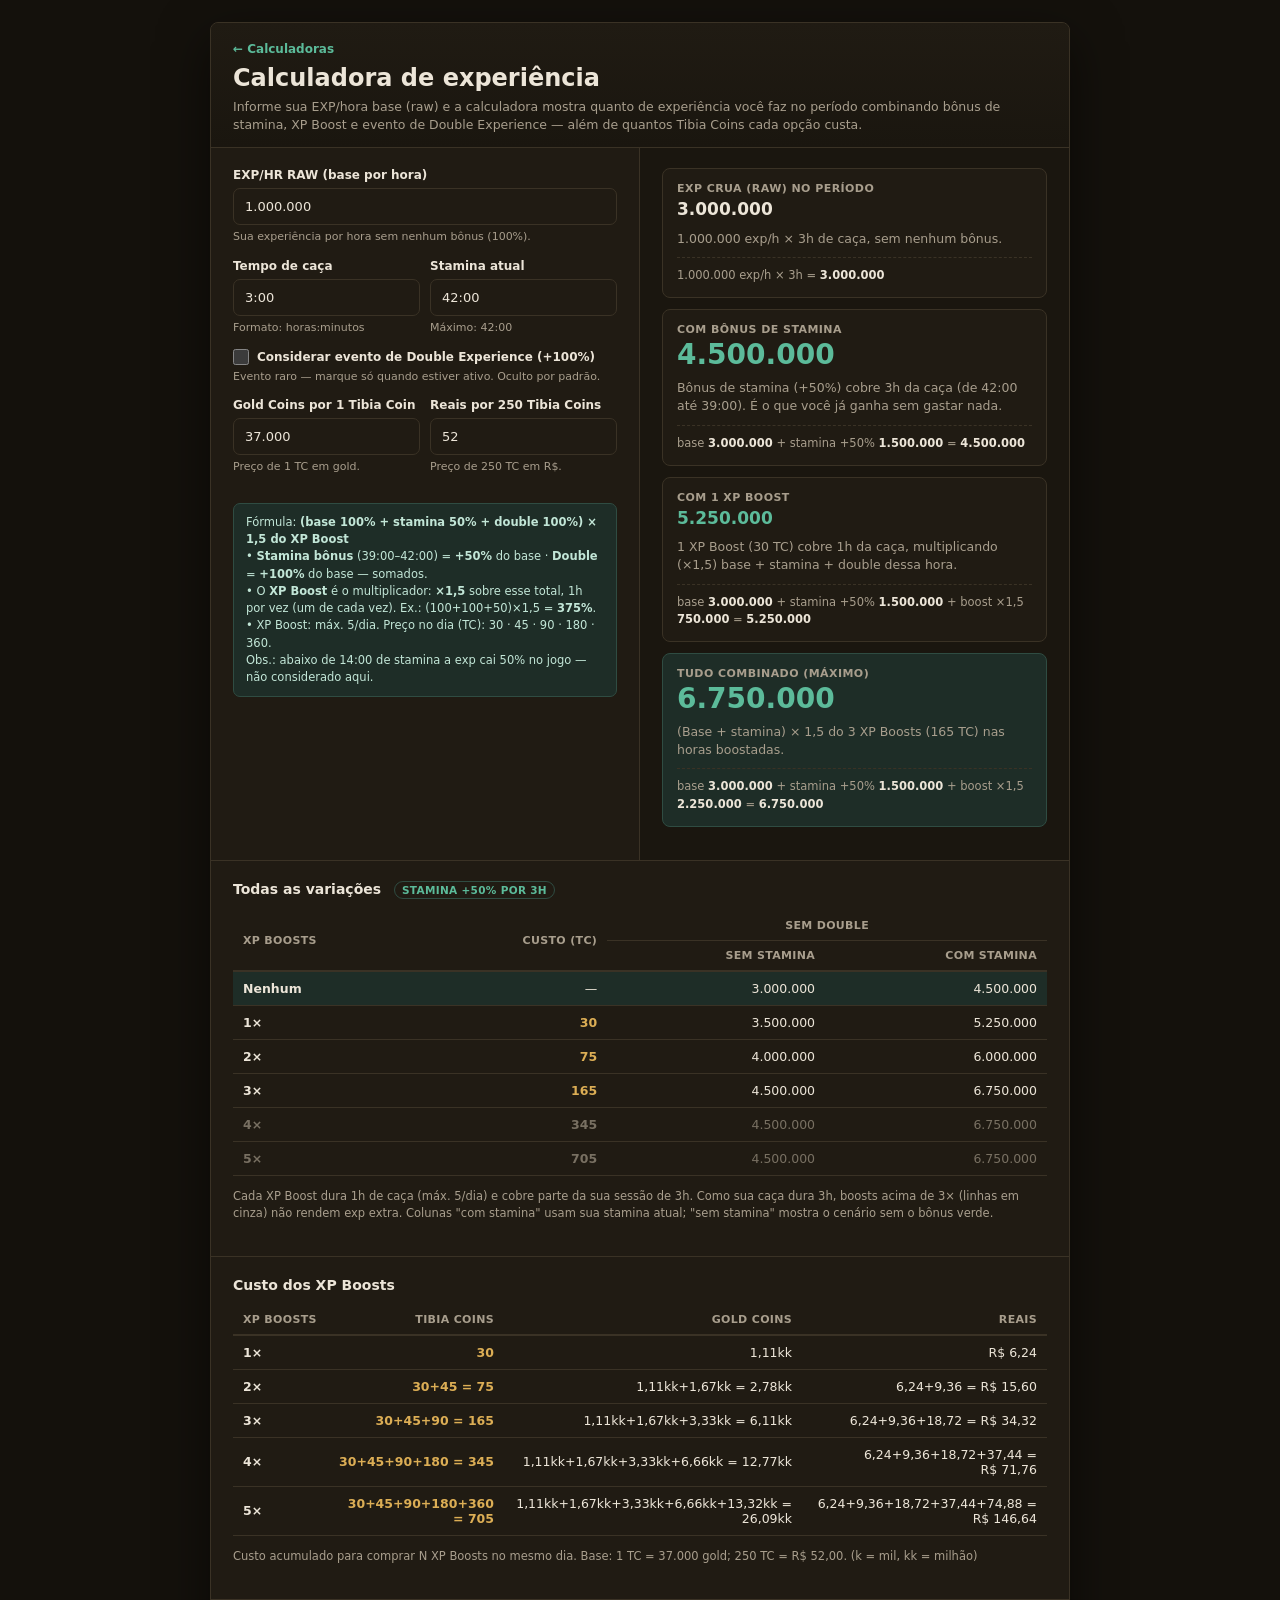
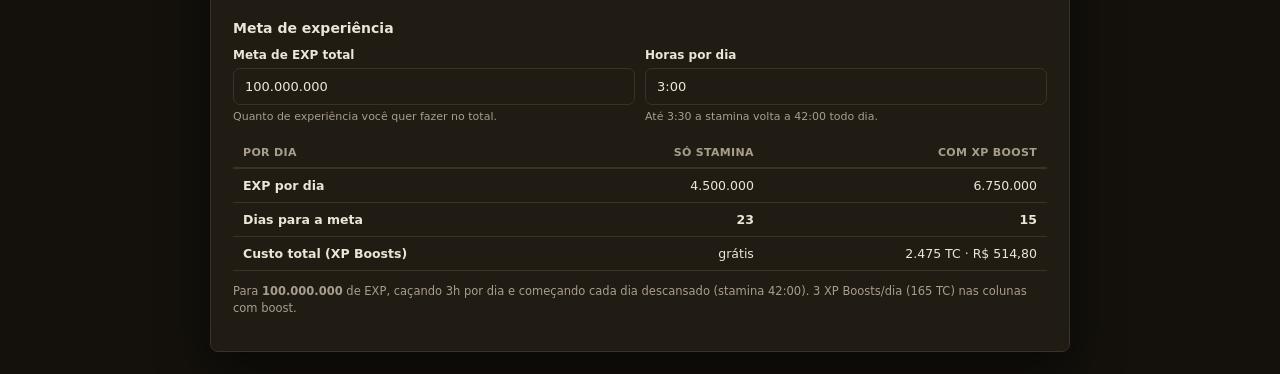
==== commit d509edfa: "Add files via upload" ====
--- a/calculadora-experiencia.html
+++ b/calculadora-experiencia.html
@@ -6,17 +6,20 @@
   <title>Calculadora de Experiência - Tibia</title>
   <style>
     :root {
-      color-scheme: light;
-      --bg: #f6f3ec;
-      --panel: #ffffff;
-      --ink: #201b16;
-      --muted: #6f675e;
-      --line: #ded6ca;
-      --accent: #2f6f5e;
-      --accent-2: #e7f2ed;
-      --danger: #a23b35;
-      --warn: #8a5a00;
-      --shadow: 0 18px 50px rgba(32, 27, 22, 0.12);
+      color-scheme: dark;
+      --bg: #14110c;
+      --panel: #201b13;
+      --panel-2: #1a160f;
+      --ink: #ece5d8;
+      --muted: #a89e8d;
+      --line: #3a3225;
+      --accent: #5cbb9a;
+      --accent-2: #1e2d27;
+      --accent-border: #2f4c42;
+      --accent-ink: #c2e6d7;
+      --danger: #e78c82;
+      --warn: #dcae55;
+      --shadow: 0 18px 50px rgba(0, 0, 0, 0.55);
     }
 
     * { box-sizing: border-box; }
@@ -45,7 +48,7 @@
     header {
       padding: 18px 22px 14px;
       border-bottom: 1px solid var(--line);
-      background: linear-gradient(180deg, #fff, #fbfaf7);
+      background: linear-gradient(180deg, var(--panel), var(--panel-2));
     }
 
     h1 {
@@ -80,7 +83,7 @@
 
     .results {
       padding: 20px 22px 22px;
-      background: #fbfaf7;
+      background: var(--panel-2);
     }
 
     label {
@@ -94,8 +97,8 @@
 
     input {
       width: 100%;
-      border: 1px solid #cfc6b9;
-      background: #fff;
+      border: 1px solid var(--line);
+      background: var(--panel);
       color: var(--ink);
       border-radius: 7px;
       padding: 10px 11px;
@@ -105,7 +108,7 @@
 
     input:focus {
       border-color: var(--accent);
-      box-shadow: 0 0 0 3px rgba(47, 111, 94, 0.16);
+      box-shadow: 0 0 0 3px rgba(92, 187, 154, 0.4);
     }
 
     .hint {
@@ -151,14 +154,14 @@
 
     .card {
       border: 1px solid var(--line);
-      background: #fff;
+      background: var(--panel);
       border-radius: 8px;
       padding: 13px 14px;
       margin-bottom: 11px;
     }
 
     .card.feature {
-      border-color: #cce2d9;
+      border-color: var(--accent-border);
       background: var(--accent-2);
     }
 
@@ -220,10 +223,10 @@
 
     .formula {
       background: var(--accent-2);
-      border: 1px solid #cce2d9;
+      border: 1px solid var(--accent-border);
       border-radius: 7px;
       padding: 10px 12px;
-      color: #244c42;
+      color: var(--accent-ink);
       font-size: 11.5px;
       line-height: 1.5;
       margin-top: 14px;
@@ -280,10 +283,10 @@
       font-weight: 700;
     }
 
-    tbody tr:hover { background: #fbfaf7; }
+    tbody tr:hover { background: var(--panel-2); }
 
     tbody tr.base-row { background: var(--accent-2); }
-    tbody tr.base-row:hover { background: #dcebe4; }
+    tbody tr.base-row:hover { background: var(--accent-2); }
 
     tbody tr.over td { color: var(--muted); opacity: 0.65; }
 
@@ -296,8 +299,8 @@
       text-transform: uppercase;
       letter-spacing: 0.03em;
       color: var(--accent);
-      background: #fff;
-      border: 1px solid #cce2d9;
+      background: var(--panel);
+      border: 1px solid var(--accent-border);
       border-radius: 999px;
       padding: 2px 7px;
       margin-left: 8px;
@@ -821,7 +824,31 @@
       goalNoteEl.textContent = "";
     }
 
+    // Persistência dos campos (localStorage) — os valores sobrevivem ao F5.
+    const STORE_KEY = "tibiaTools:exp";
+    const STORE_TEXT = ["raw", "hunt", "stamina", "goldPerTc", "reaisPer250", "meta", "horasDia"];
+    const STORE_CHECK = ["doubleFlag"];
+
+    function saveState() {
+      try {
+        const s = {};
+        STORE_TEXT.forEach(id => { const el = document.getElementById(id); if (el) s[id] = el.value; });
+        STORE_CHECK.forEach(id => { const el = document.getElementById(id); if (el) s[id] = el.checked; });
+        localStorage.setItem(STORE_KEY, JSON.stringify(s));
+      } catch (e) {}
+    }
+
+    function restoreState() {
+      try {
+        const s = JSON.parse(localStorage.getItem(STORE_KEY) || "null");
+        if (!s) return;
+        STORE_TEXT.forEach(id => { const el = document.getElementById(id); if (el && typeof s[id] === "string") el.value = s[id]; });
+        STORE_CHECK.forEach(id => { const el = document.getElementById(id); if (el && typeof s[id] === "boolean") el.checked = s[id]; });
+      } catch (e) {}
+    }
+
     function calculate() {
+      saveState();
       buildCostTable();
 
       const raw = parseNumber(rawEl.value);
@@ -942,6 +969,7 @@
       buildGoalTable(raw, withDouble);
     }
 
+    restoreState();
     calculate();
 
     rawEl.addEventListener("input", () => {
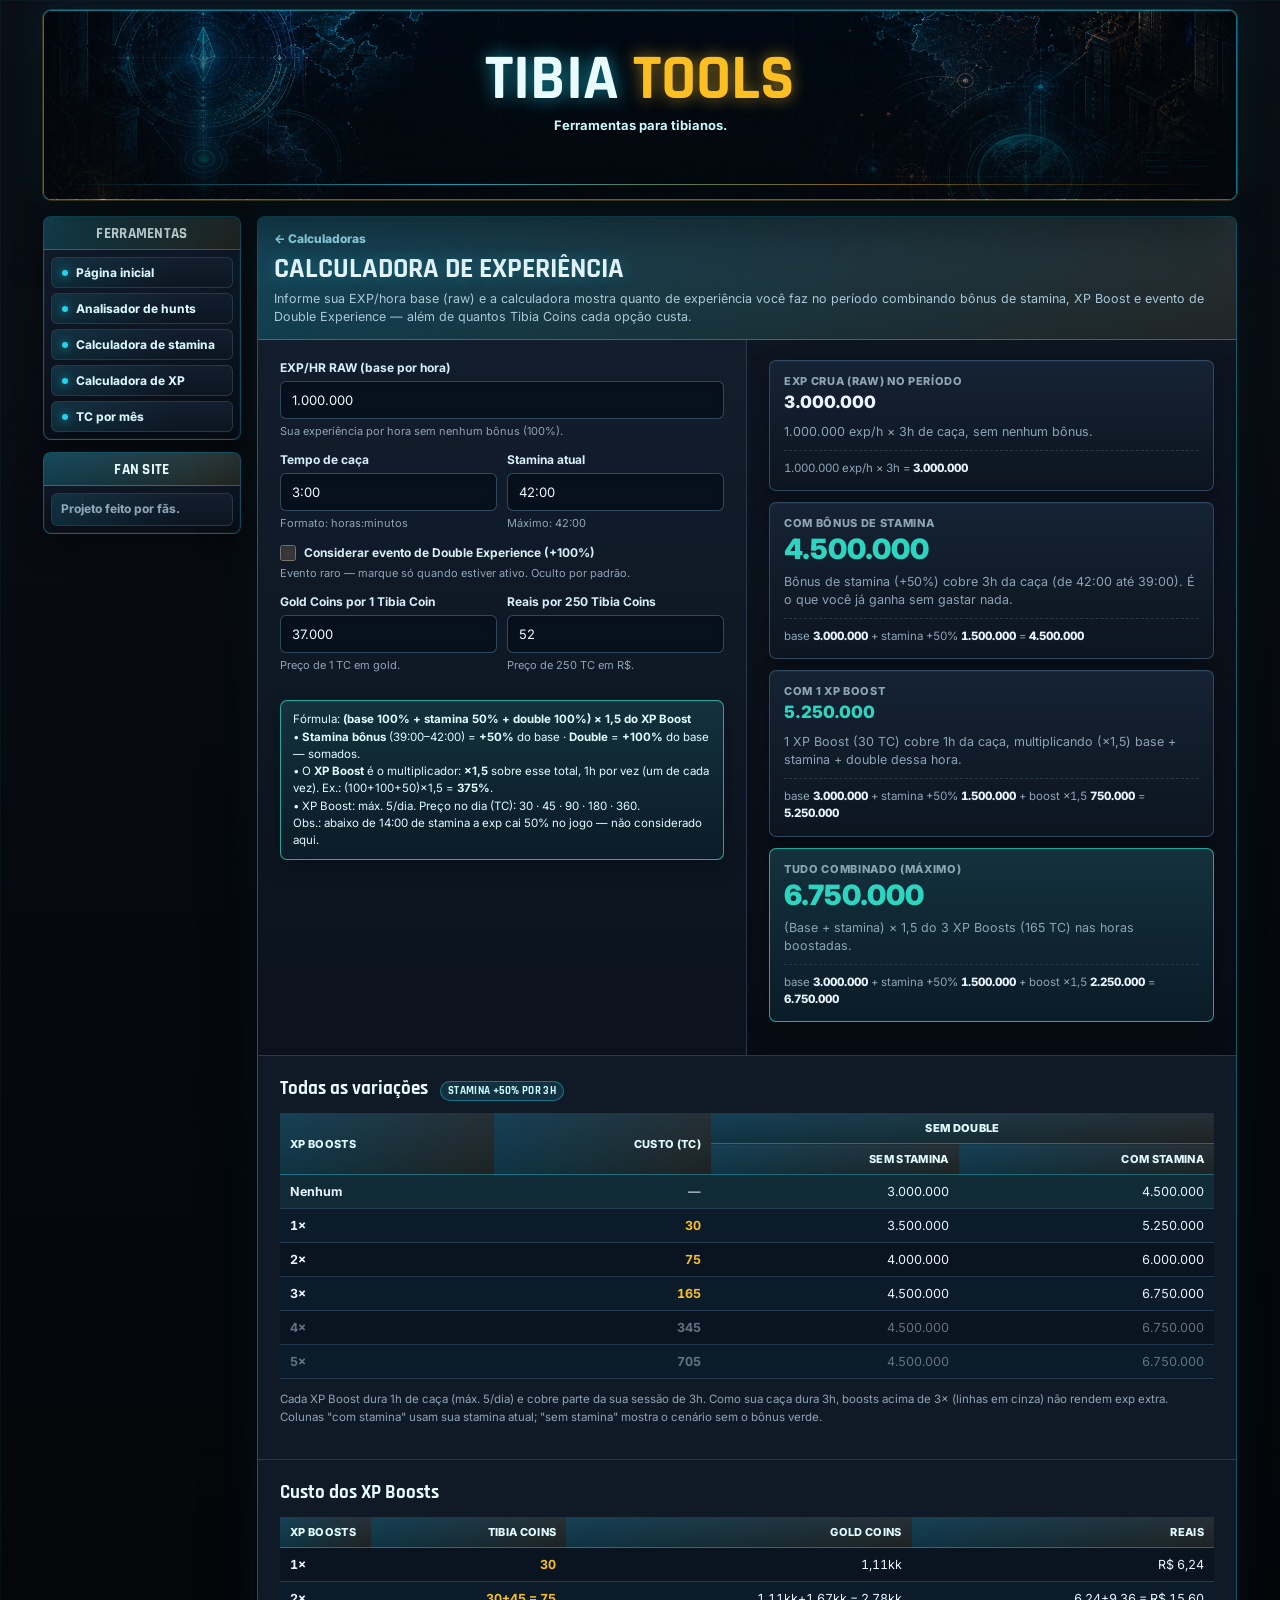
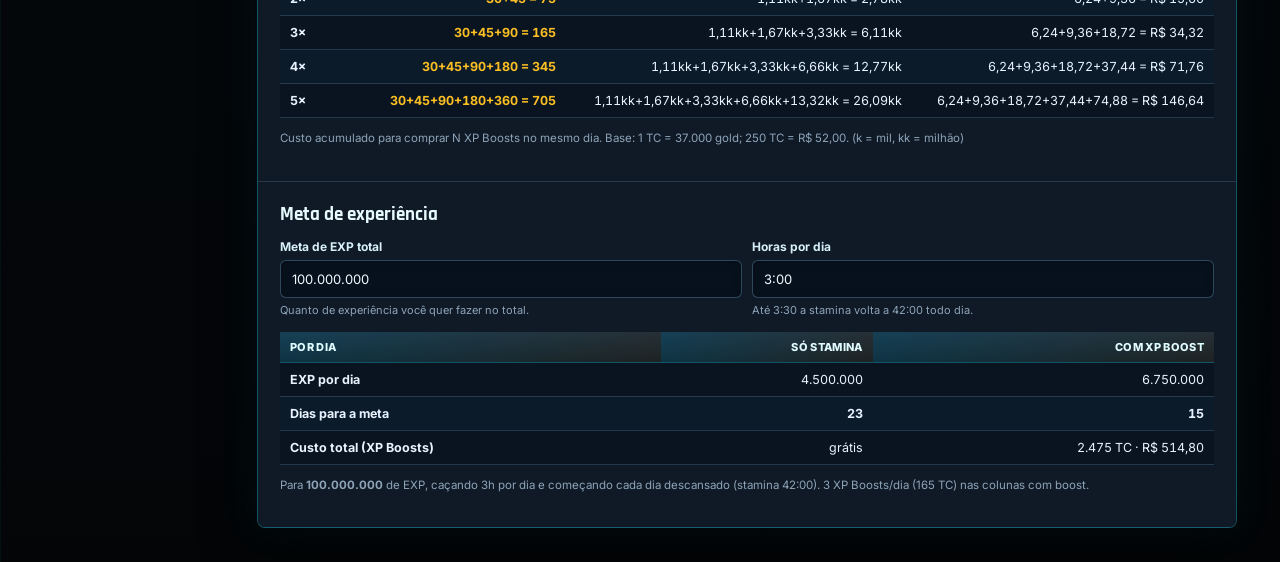
==== commit d60af4c3: "Add hunt analyzer and modern Tibia Tools theme" ====
--- a/calculadora-experiencia.html
+++ b/calculadora-experiencia.html
@@ -337,8 +337,31 @@
       }
     }
   </style>
+  <link rel="stylesheet" href="tibia-theme.css" />
 </head>
 <body>
+  <div class="site-top">
+    <div class="site-brand">Tibia <span>Tools</span></div>
+    <div class="site-slogan">Ferramentas para tibianos.</div>
+  </div>
+  <aside class="site-menu" aria-label="Menu lateral">
+    <div class="menu-box">
+      <div class="menu-title">Ferramentas</div>
+      <ul class="menu-list">
+        <li><a href="index.html">Página inicial</a></li>
+        <li><a href="analisador-hunts.html">Analisador de hunts</a></li>
+        <li><a href="calculadora-stamina.html">Calculadora de stamina</a></li>
+        <li><a href="calculadora-xp.html">Calculadora de XP</a></li>
+        <li><a href="calculadora-tc-mes.html">TC por mês</a></li>
+      </ul>
+    </div>
+    <div class="menu-box">
+      <div class="menu-title">Fan Site</div>
+      <div class="menu-list">
+        <div class="menu-note">Projeto feito por fãs.</div>
+      </div>
+    </div>
+  </aside>
   <main>
     <header>
       <a class="home-link" href="index.html">← Calculadoras</a>
--- a/tibia-theme.css
+++ b/tibia-theme.css
@@ -0,0 +1,529 @@
+@import url("https://fonts.googleapis.com/css2?family=Inter:wght@400;500;600;700;800;900&family=Rajdhani:wght@600;700&display=swap");
+
+:root {
+  color-scheme: dark;
+  --bg: #060a10;
+  --page-bg: #0b111b;
+  --panel: #101a27;
+  --panel-2: #0d1520;
+  --ink: #e8f3ff;
+  --muted: #8da4b7;
+  --line: #26394b;
+  --accent: #22d3ee;
+  --accent-dark: #062b38;
+  --accent-2: #102b36;
+  --accent-border: #2dd4bf;
+  --accent-ink: #c8fbff;
+  --danger: #ff6b6b;
+  --warn: #fbbf24;
+  --shadow: 0 22px 70px rgba(0, 0, 0, 0.72);
+}
+
+html {
+  min-height: 100%;
+  background: #03060a;
+}
+
+body {
+  min-height: 100vh !important;
+  margin: 0 !important;
+  padding: 0 0 34px !important;
+  display: grid !important;
+  grid-template-columns: 198px minmax(0, 980px);
+  grid-template-areas:
+    "top top"
+    "side main";
+  justify-content: center;
+  align-items: start;
+  gap: 0 16px;
+  background:
+    linear-gradient(90deg, rgba(34, 211, 238, 0.05) 1px, transparent 1px),
+    linear-gradient(180deg, rgba(45, 212, 191, 0.035) 1px, transparent 1px),
+    linear-gradient(180deg, #0b1018 0%, #05080d 45%, #030507 100%) !important;
+  background-size: 72px 72px, 72px 72px, auto;
+  color: var(--ink) !important;
+  font-family: Inter, ui-sans-serif, system-ui, -apple-system, BlinkMacSystemFont, "Segoe UI", sans-serif !important;
+  font-size: 13px !important;
+}
+
+.site-top {
+  grid-area: top;
+  width: min(1194px, calc(100vw - 24px));
+  height: 190px;
+  margin: 10px auto 0;
+  position: relative;
+  overflow: hidden;
+  border: 1px solid rgba(34, 211, 238, 0.55);
+  border-radius: 8px;
+  box-shadow:
+    0 0 0 1px rgba(251, 191, 36, 0.2),
+    0 22px 60px rgba(0, 0, 0, 0.62),
+    0 0 42px rgba(34, 211, 238, 0.12);
+  background:
+    linear-gradient(180deg, rgba(6, 10, 16, 0.02), rgba(6, 10, 16, 0.45)),
+    url("assets/tibia-tools-header-tech.png") center / cover no-repeat;
+}
+
+.site-top::before {
+  content: "";
+  position: absolute;
+  inset: 0;
+  background:
+    linear-gradient(90deg, rgba(3, 7, 12, 0.62), transparent 24%, transparent 76%, rgba(3, 7, 12, 0.62)),
+    linear-gradient(180deg, rgba(3, 7, 12, 0.08), rgba(3, 7, 12, 0.7));
+  pointer-events: none;
+}
+
+.site-top::after {
+  content: "";
+  position: absolute;
+  left: 18px;
+  right: 18px;
+  bottom: 14px;
+  height: 1px;
+  background: linear-gradient(90deg, transparent, rgba(34, 211, 238, 0.8), rgba(251, 191, 36, 0.55), transparent);
+  opacity: 0.9;
+}
+
+.site-brand {
+  position: absolute;
+  left: 0;
+  right: 0;
+  top: 38px;
+  z-index: 1;
+  text-align: center;
+  font-family: Rajdhani, Inter, sans-serif;
+  font-size: clamp(42px, 5vw, 66px);
+  font-weight: 700;
+  line-height: 0.95;
+  color: #e9fbff;
+  letter-spacing: 0;
+  text-transform: uppercase;
+  text-shadow:
+    0 0 18px rgba(34, 211, 238, 0.65),
+    0 2px 0 rgba(0, 0, 0, 0.82);
+}
+
+.site-brand span {
+  color: #fbbf24;
+  text-shadow:
+    0 0 16px rgba(251, 191, 36, 0.58),
+    0 2px 0 rgba(0, 0, 0, 0.82);
+}
+
+.site-slogan {
+  position: absolute;
+  left: 0;
+  right: 0;
+  top: 106px;
+  z-index: 1;
+  text-align: center;
+  color: #c8fbff;
+  font-size: 13px;
+  font-weight: 700;
+  letter-spacing: 0;
+  text-shadow: 0 2px 0 rgba(0, 0, 0, 0.82);
+}
+
+.site-menu {
+  grid-area: side;
+  width: 198px;
+  margin-top: 16px;
+}
+
+.menu-box {
+  margin-bottom: 12px;
+  border: 1px solid rgba(34, 211, 238, 0.36);
+  border-radius: 8px;
+  overflow: hidden;
+  background:
+    linear-gradient(180deg, rgba(19, 32, 48, 0.94), rgba(8, 14, 23, 0.96));
+  box-shadow:
+    inset 0 0 0 1px rgba(255, 255, 255, 0.035),
+    0 12px 28px rgba(0, 0, 0, 0.42);
+}
+
+.menu-title {
+  min-height: 28px;
+  padding: 7px 10px 6px;
+  background:
+    linear-gradient(90deg, rgba(34, 211, 238, 0.2), rgba(251, 191, 36, 0.11)),
+    linear-gradient(180deg, #152638 0%, #0b1522 100%);
+  border-bottom: 1px solid rgba(34, 211, 238, 0.34);
+  color: #e7fbff;
+  font-family: Rajdhani, Inter, sans-serif;
+  font-size: 15px;
+  font-weight: 700;
+  text-align: center;
+  text-transform: uppercase;
+  letter-spacing: 0.02em;
+}
+
+.menu-list {
+  list-style: none;
+  margin: 0;
+  padding: 7px;
+}
+
+.menu-list li + li {
+  margin-top: 5px;
+}
+
+.menu-list a,
+.menu-note {
+  display: block;
+  min-height: 27px;
+  padding: 7px 9px 7px 24px;
+  border: 1px solid rgba(38, 57, 75, 0.95);
+  border-radius: 6px;
+  background:
+    linear-gradient(90deg, rgba(34, 211, 238, 0.11), transparent 70%),
+    linear-gradient(180deg, #121e2d, #0c1521);
+  color: #d9f7ff !important;
+  text-decoration: none;
+  font-size: 12px;
+  font-weight: 750;
+  position: relative;
+}
+
+.menu-list a::before {
+  content: "";
+  position: absolute;
+  left: 10px;
+  top: 50%;
+  width: 6px;
+  height: 6px;
+  transform: translateY(-50%);
+  border-radius: 50%;
+  background: var(--accent);
+  box-shadow: 0 0 10px rgba(34, 211, 238, 0.85);
+}
+
+.menu-list a:hover {
+  border-color: rgba(45, 212, 191, 0.72);
+  background:
+    linear-gradient(90deg, rgba(34, 211, 238, 0.18), rgba(251, 191, 36, 0.08)),
+    linear-gradient(180deg, #182a3d, #0f1b29);
+  color: #ffffff !important;
+}
+
+.menu-note {
+  padding-left: 9px;
+  line-height: 1.4;
+  color: var(--muted) !important;
+}
+
+body > main {
+  grid-area: main;
+  width: min(980px, 100%) !important;
+  margin-top: 16px !important;
+  overflow: hidden;
+  background:
+    linear-gradient(180deg, rgba(18, 30, 45, 0.92), rgba(10, 17, 27, 0.98)),
+    var(--panel) !important;
+  border: 1px solid rgba(34, 211, 238, 0.34) !important;
+  border-radius: 8px !important;
+  box-shadow:
+    inset 0 0 0 1px rgba(255, 255, 255, 0.035),
+    0 20px 52px rgba(0, 0, 0, 0.55),
+    0 0 40px rgba(34, 211, 238, 0.08) !important;
+}
+
+body > main::before {
+  content: none !important;
+}
+
+header {
+  padding: 13px 16px 14px !important;
+  background:
+    linear-gradient(90deg, rgba(34, 211, 238, 0.2), rgba(251, 191, 36, 0.08)),
+    linear-gradient(180deg, #16283b 0%, #0d1724 100%) !important;
+  border-bottom: 1px solid rgba(34, 211, 238, 0.34) !important;
+  color: var(--ink) !important;
+}
+
+h1 {
+  margin: 0 !important;
+  color: #e9fbff !important;
+  font-family: Rajdhani, Inter, sans-serif !important;
+  font-size: 28px !important;
+  font-weight: 700 !important;
+  letter-spacing: 0 !important;
+  line-height: 1 !important;
+  text-transform: uppercase;
+  text-shadow: 0 0 16px rgba(34, 211, 238, 0.34);
+}
+
+h2 {
+  color: #e7fbff !important;
+  font-family: Rajdhani, Inter, sans-serif !important;
+  font-size: 19px !important;
+  font-weight: 700 !important;
+  letter-spacing: 0 !important;
+}
+
+.subtitle {
+  color: #a9c8d8 !important;
+  font-size: 12.5px !important;
+}
+
+.home-link,
+a {
+  color: var(--accent);
+}
+
+header .home-link {
+  color: #9cecff !important;
+  font-size: 12px !important;
+}
+
+.content,
+.form,
+.results,
+.section,
+footer {
+  color: var(--ink) !important;
+}
+
+.form,
+.section,
+.tools {
+  background:
+    linear-gradient(180deg, rgba(18, 30, 45, 0.82), rgba(11, 18, 28, 0.96)),
+    var(--panel) !important;
+}
+
+.results,
+.section.alt,
+footer {
+  background:
+    linear-gradient(180deg, rgba(13, 21, 32, 0.88), rgba(7, 12, 19, 0.98)),
+    var(--panel-2) !important;
+}
+
+.tool,
+.card,
+.proj,
+.conv,
+.formula {
+  background:
+    linear-gradient(180deg, rgba(22, 36, 53, 0.96), rgba(12, 21, 32, 0.98)) !important;
+  border: 1px solid rgba(52, 78, 103, 0.9) !important;
+  border-radius: 7px !important;
+  box-shadow:
+    inset 0 1px 0 rgba(255, 255, 255, 0.04),
+    0 8px 22px rgba(0, 0, 0, 0.28);
+}
+
+.tool:hover,
+.card.feature,
+.formula {
+  background:
+    linear-gradient(180deg, rgba(20, 50, 62, 0.98), rgba(10, 28, 40, 0.98)) !important;
+  border-color: rgba(45, 212, 191, 0.74) !important;
+}
+
+.tool:hover {
+  transform: translateY(-1px) !important;
+  box-shadow:
+    inset 0 1px 0 rgba(255, 255, 255, 0.05),
+    0 14px 34px rgba(0, 0, 0, 0.34),
+    0 0 22px rgba(34, 211, 238, 0.14) !important;
+}
+
+.tool .icon {
+  width: 34px;
+  height: 34px;
+  display: grid;
+  place-items: center;
+  margin-bottom: 10px !important;
+  background:
+    linear-gradient(180deg, rgba(34, 211, 238, 0.2), rgba(251, 191, 36, 0.08)),
+    #0a1421;
+  border: 1px solid rgba(34, 211, 238, 0.44);
+  border-radius: 7px;
+  color: #dffbff;
+  box-shadow: 0 0 16px rgba(34, 211, 238, 0.12);
+}
+
+.tool h2 {
+  font-size: 18px !important;
+}
+
+.tool .open,
+.ok {
+  color: #2dd4bf !important;
+}
+
+.warn { color: var(--warn) !important; }
+.bad { color: var(--danger) !important; }
+
+.label,
+.card .label,
+.hint,
+.explain,
+.foot-note,
+.empty,
+.muted {
+  color: var(--muted) !important;
+}
+
+.label,
+.card .label {
+  letter-spacing: 0.06em !important;
+}
+
+label {
+  color: #d6eff8 !important;
+}
+
+input,
+select,
+textarea {
+  background: #07111d !important;
+  border: 1px solid rgba(49, 75, 99, 0.95) !important;
+  border-radius: 6px !important;
+  color: #edf9ff !important;
+  box-shadow: inset 0 1px 8px rgba(0, 0, 0, 0.28);
+}
+
+input::placeholder,
+textarea::placeholder {
+  color: #668196 !important;
+}
+
+input:focus,
+select:focus,
+textarea:focus {
+  border-color: rgba(34, 211, 238, 0.82) !important;
+  box-shadow:
+    inset 0 1px 8px rgba(0, 0, 0, 0.22),
+    0 0 0 3px rgba(34, 211, 238, 0.14) !important;
+}
+
+input[readonly] {
+  background: #0c1622 !important;
+  color: #859caf !important;
+}
+
+button {
+  background:
+    linear-gradient(90deg, rgba(34, 211, 238, 0.92), rgba(45, 212, 191, 0.84)) !important;
+  border: 1px solid rgba(174, 252, 255, 0.56) !important;
+  border-radius: 7px !important;
+  color: #031016 !important;
+  font-weight: 900 !important;
+  text-shadow: none !important;
+  box-shadow:
+    inset 0 1px 0 rgba(255, 255, 255, 0.34),
+    0 10px 24px rgba(34, 211, 238, 0.16);
+}
+
+button.secondary {
+  background: linear-gradient(180deg, #152235, #0b1420) !important;
+  border-color: rgba(52, 78, 103, 0.95) !important;
+  color: #d8eff8 !important;
+}
+
+table {
+  background: rgba(7, 17, 29, 0.62);
+}
+
+thead th {
+  background:
+    linear-gradient(90deg, rgba(34, 211, 238, 0.16), rgba(251, 191, 36, 0.08)),
+    linear-gradient(180deg, #142438, #0b1522) !important;
+  border-bottom: 1px solid rgba(34, 211, 238, 0.34) !important;
+  color: #dffbff !important;
+}
+
+tbody td {
+  border-bottom: 1px solid rgba(52, 78, 103, 0.62) !important;
+  color: #e8f3ff;
+}
+
+tbody tr:nth-child(even) {
+  background: rgba(34, 211, 238, 0.035);
+}
+
+tbody tr:hover {
+  background: rgba(34, 211, 238, 0.09) !important;
+}
+
+.tag {
+  background: rgba(34, 211, 238, 0.12) !important;
+  border: 1px solid rgba(34, 211, 238, 0.42) !important;
+  border-radius: 999px !important;
+  color: #c8fbff !important;
+}
+
+.formula,
+.formula strong {
+  color: #dffbff !important;
+}
+
+footer {
+  border-top: 1px solid rgba(34, 211, 238, 0.34) !important;
+  color: #8da4b7 !important;
+}
+
+@media (max-width: 900px) {
+  body {
+    grid-template-columns: minmax(0, 1fr);
+    grid-template-areas:
+      "top"
+      "side"
+      "main";
+    padding: 0 10px 28px !important;
+  }
+
+  .site-top {
+    width: 100%;
+    height: 150px;
+  }
+
+  .site-brand {
+    top: 38px;
+    font-size: 40px;
+  }
+
+  .site-slogan {
+    top: 88px;
+    padding: 0 12px;
+  }
+
+  .site-menu {
+    width: 100%;
+    margin-top: 12px;
+    display: grid;
+    grid-template-columns: 1fr 1fr;
+    gap: 10px;
+  }
+
+  .menu-box {
+    margin: 0;
+  }
+
+  body > main {
+    width: 100% !important;
+    margin-top: 12px !important;
+  }
+}
+
+@media (max-width: 560px) {
+  .site-menu {
+    grid-template-columns: 1fr;
+  }
+
+  .site-top {
+    height: 132px;
+  }
+
+  .site-brand {
+    font-size: 34px;
+  }
+
+  .site-slogan {
+    font-size: 12px;
+  }
+}
